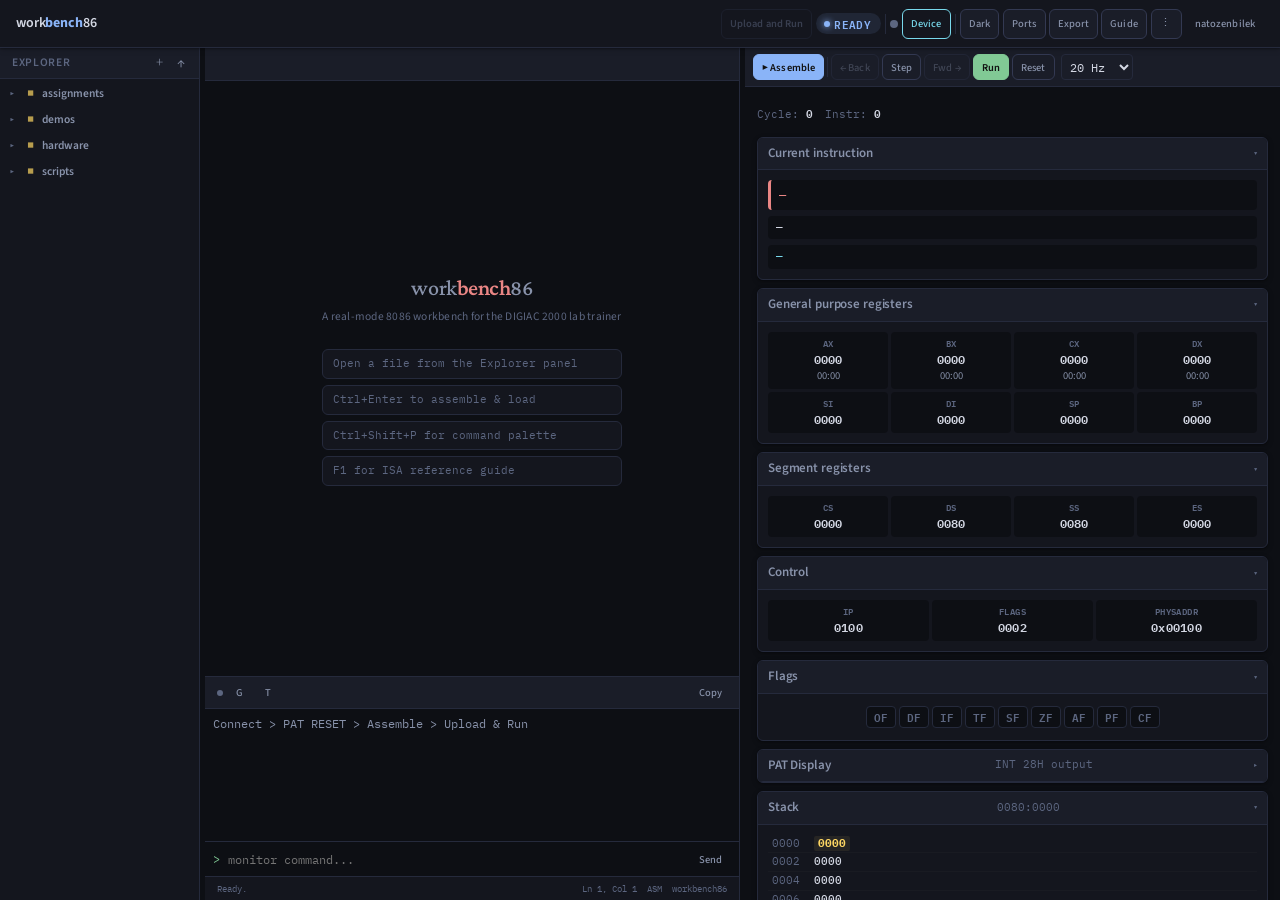
==== index.html @ f5d6c858 "workbench86: the bench for the DIGIAC 2000 lab trainer, in a browser A single page application that " ====
<!DOCTYPE html>
<html lang="en">
<head>
<meta charset="UTF-8">
<meta name="viewport" content="width=device-width, initial-scale=1.0">
<title>workbench86</title>
<link href="https://fonts.googleapis.com/css2?family=IBM+Plex+Mono:wght@400;500;600;700&family=Crimson+Pro:ital,wght@0,400;0,500;0,600;1,400&family=Source+Sans+3:wght@400;500;600;700;800&display=swap" rel="stylesheet">
<link rel="stylesheet" href="styles/variables.css?v=17">
<link rel="stylesheet" href="styles/base.css?v=17">
<link rel="stylesheet" href="styles/editor.css?v=17">
<link rel="stylesheet" href="styles/panels.css?v=17">
<link rel="stylesheet" href="styles/modals.css?v=17">
<link rel="stylesheet" href="styles/terminal.css?v=17">
<link rel="stylesheet" href="styles/utilities.css?v=17">
</head>
<body>
<header class="hd" role="banner">
  <h1>work<b>bench</b>86</h1>
  <nav class="hd-r" aria-label="Main actions">
    <button class="b b-upload" id="uploadBtn" onclick="uploadProgram()" data-tip="Upload and run on physical device">Upload and Run</button>
    <span class="pill p-rdy" id="st" role="status">READY</span>
    <div class="sep"></div>
    <span class="serial-dot" id="serialDot"></span>
    <button class="b b-serial" id="serialBtn" onclick="serialConnect()" data-tip="USB serial connection">Device</button>
    <div class="sep"></div>
    <button class="b b-out" id="themeBtn" onclick="toggleTheme()" data-tip="Toggle light/dark theme">Dark</button>
    <span class="hd-overflow-group">
      <button class="b b-out" onclick="openPorts()" data-tip="MUART Port Settings">Ports</button>
      <button class="b b-out" onclick="openExport()" data-tip="Export/Import hex">Export</button>
      <button class="b b-out" onclick="openGuide()" data-tip="ISA Reference (F1)">Guide</button>
    </span>
    <span class="hd-overflow">
      <button class="b b-out hd-overflow-btn" onclick="toggleOverflowMenu()" data-tip="More actions">&#8942;</button>
      <div class="hd-overflow-menu" id="overflowMenu">
        <button class="b" onclick="openPorts();toggleOverflowMenu()">Ports</button>
        <button class="b" onclick="openExport();toggleOverflowMenu()">Export / Import</button>
        <button class="b" onclick="openGuide();toggleOverflowMenu()">ISA Guide</button>
      </div>
    </span>
    <a href="../index.html" class="b hd-home-link" data-tip="Back to main site">natozenbilek</a>
  </nav>
</header>
<div class="mn" role="main">
  <!-- LEFT PANEL: FILE BROWSER -->
  <aside class="lp" role="navigation" aria-label="File browser">
    <div class="file-browser">
      <div class="file-browser-hd">
        <span>Explorer</span>
        <div class="fb-hd-btns">
          <button class="b fb-new-btn" onclick="newEmptyFile()" data-tip="New file">+</button>
          <input type="file" id="openFile" accept=".asm,.c,.cpp,.py,.java,.go,.txt" style="display:none" onchange="openLocalFile(this)">
          <button class="b fb-open-btn" onclick="document.getElementById('openFile').click()" data-tip="Open file from PC">&#8593;</button>
        </div>
      </div>
      <div class="fb-tree" id="fbTree" role="tree"></div>
    </div>
  </aside>

  <!-- EDITOR -->
  <section class="ep" aria-label="Editor">
    <div class="tab-bar-wrap">
      <div class="tab-bar" id="tabBar" role="tablist"></div>
    </div>
    <div class="breadcrumb" id="breadcrumb" hidden aria-label="File path"></div>
    <div class="error-banner" id="errorBanner" hidden role="alert">
      <span id="errorMsg"></span>
      <span class="error-banner-close" onclick="document.getElementById('errorBanner').hidden=true" aria-label="Dismiss">&times;</span>
    </div>
    <div class="ew">
      <div class="ln" id="lns" aria-hidden="true"></div>
      <div class="ed-wrap">
        <div id="edCurLine" hidden></div>
        <div id="edHL" aria-hidden="true"></div>
        <div id="edGhost" hidden aria-hidden="true"></div>
        <textarea id="ed" class="hl-active" spellcheck="false" autocomplete="off" placeholder="; 8086 Assembly (workbench86)" aria-label="Code editor"></textarea>
      </div>
      <div id="edWelcome" class="ed-welcome" hidden>
        <div class="ew-inner">
          <h2>work<b>bench</b>86</h2>
          <p class="ew-sub">A real-mode 8086 workbench for the DIGIAC 2000 lab trainer</p>
          <div class="ew-actions">
            <div class="ew-hint">Open a file from the Explorer panel</div>
            <div class="ew-hint">Ctrl+Enter to assemble &amp; load</div>
            <div class="ew-hint">Ctrl+Shift+P for command palette</div>
            <div class="ew-hint">F1 for ISA reference guide</div>
          </div>
        </div>
      </div>
    </div>
    <!-- Terminal (always open) -->
    <div class="term open" id="termPanel">
      <div class="term-pane" id="termSerial">
        <div class="term-serial-ctrls">
          <span class="serial-dot-sm" id="serialDot2"></span>
          <button class="b" onclick="sendGo()">G</button>
          <button class="b" onclick="sendTrace()">T</button>
          <span class="flex-spacer"></span>
          <button class="b" onclick="copySerialLog()">Copy</button>
        </div>
        <div class="term-output" id="serialLog">Connect > PAT RESET > Assemble > Upload &amp; Run</div>
        <div class="term-input-row">
          <span class="term-prompt">&gt;</span>
          <input id="serialInput" type="text" class="term-input" placeholder="monitor command..." onkeydown="if(event.key==='Enter')serialTermSend()" aria-label="Serial terminal input">
          <button class="b" onclick="serialTermSend()">Send</button>
        </div>
      </div>
    </div>
    <div class="status-bar" role="contentinfo">
      <div class="sb-left">
        <span class="sb-item sb-log" id="log">Ready.</span>
      </div>
      <div class="sb-right">
        <span class="sb-item" id="sbPos">Ln 1, Col 1</span>
        <span class="sb-item" id="sbFileType">ASM</span>
        <span class="sb-item sb-clickable" onclick="openGuide()" data-tip="Ctrl+Shift+P">workbench86</span>
      </div>
    </div>
  </section>

  <!-- RIGHT PANEL -->
  <aside class="rp" role="complementary" aria-label="Debug panel">
    <div class="sim-bar">
      <div class="sim-ctrls">
        <button class="b bp" id="asmBtn" onclick="assembleWithLoading()" data-tip="Assemble (Ctrl+Enter)">&#9654; Assemble</button>
        <div class="sep"></div>
        <button class="b b-out" id="stepBackBtn" onclick="doStepBack()" data-tip="Step back">&#8592;</button>
        <button class="b b-out" onclick="doStep()" data-tip="Step forward">Step</button>
        <button class="b b-out" id="stepFwdBtn" onclick="doStepForward()" data-tip="Step forward">&#8594;</button>
        <button class="b bg" id="runBtn" onclick="doToggleRun()" data-tip="Run/Pause">Run</button>
        <button class="b b-out" onclick="doReset()" data-tip="Reset CPU">Reset</button>
      </div>
      <select id="spd" onchange="updSpd()" aria-label="Execution speed">
        <option value="5">5 Hz</option><option value="20" selected>20 Hz</option>
        <option value="100">100 Hz</option><option value="500">500 Hz</option><option value="9999">Max</option>
      </select>
    </div>
    <div class="ci" id="rpContent"></div>
  </aside>
</div>
<!-- hidden select for backward compat -->
<select id="ex" style="display:none"></select>

<!-- Export Modal -->
<div id="expOv" class="exp-ov" hidden role="dialog" aria-label="Export/Import">
  <div class="exp-pan">
    <div class="exp-hd"><h3>Export / Import</h3><button class="b" onclick="closeExport()">Close</button></div>
    <div class="exp-body">
      <div class="exp-sub">Assembled hex dump:</div>
      <pre class="exp-out" id="expOut">No program assembled.</pre>
      <div class="exp-sub">Import hex (paste or load file):</div>
      <textarea id="hexIn" class="exp-in" spellcheck="false" placeholder="0300: B0 80 2A 06 00 10 ..." aria-label="Hex input"></textarea>
      <div class="hex-import-actions">
        <button class="b" onclick="loadHexImport()">Load Hex</button>
        <input type="file" id="hexFile" accept=".hex,.txt,.bin" style="display:none" onchange="loadHexFile(this)">
        <button class="b" onclick="document.getElementById('hexFile').click()">Browse...</button>
      </div>
    </div>
    <div class="exp-foot">
      <button class="b b-blu" onclick="copyExport()">Copy</button>
      <button class="b" onclick="dlExport()">Download</button>
    </div>
  </div>
</div>

<!-- Guide Modal -->
<div id="guideOv" class="guide-ov" hidden role="dialog" aria-label="ISA Reference Guide">
  <div class="guide-pan">
    <div class="guide-hd">
      <h2>workbench86 Reference Guide</h2>
      <span class="sb-item" style="font-size:11px">F1 &middot; Esc closes</span>
      <button class="b" onclick="closeGuide()">Close</button>
    </div>
    <div class="guide-body" id="guideBody"></div>
  </div>
</div>

<!-- Ports Modal (generated by app/editor.js) -->
<div id="portsOv" class="exp-ov" hidden role="dialog" aria-label="Port settings"></div>

<!-- Core -->
<script src="core/cpu/core.js?v=17"></script>
<script src="core/cpu/int28.js?v=17"></script>
<script src="core/cpu/decode.js?v=17"></script>
<script src="core/cpu/alu.js?v=17"></script>
<script src="core/cpu/exec.js?v=17"></script>
<script src="core/assembler/parser.js?v=17"></script>
<script src="core/assembler/encoder.js?v=17"></script>
<script src="core/io/state.js?v=17"></script>
<script src="core/io/ports.js?v=17"></script>
<script src="core/transpiler/compiler.js?v=17"></script>
<script src="core/transpiler/bridge.js?v=17"></script>
<!-- App -->
<script src="app/examples.js?v=17"></script>
<script src="app/files/core.js?v=17"></script>
<script src="app/files/tree.js?v=17"></script>
<script src="app/guide/data.js?v=17"></script>
<script src="app/guide/ui.js?v=17"></script>
<script src="app/serial/core.js?v=17"></script>
<script src="app/serial/upload.js?v=17"></script>
<script src="app/highlighter/constants.js?v=17"></script>
<script src="app/highlighter/render.js?v=17"></script>
<script src="app/panels/layout.js?v=17"></script>
<script src="app/panels/display.js?v=17"></script>
<script src="app/render/core.js?v=17"></script>
<script src="app/render/io.js?v=17"></script>
<script src="app/main/sim.js?v=17"></script>
<script src="app/main/editor.js?v=17"></script>
<script src="app/editor/tooltips.js?v=17"></script>
<script src="app/editor/features.js?v=17"></script>
<!-- UI enhancements -->
<script src="app/ui/resize-handles.js?v=17"></script>
<script src="app/ui/keyboard-nav.js?v=17"></script>
<script src="app/ui/command-palette.js?v=17"></script>
<script src="app/ui/search-replace.js?v=17"></script>
</body>
</html>
---- styles/variables.css ----
/* ============================================================
   workbench86 Design Tokens - Colors, typography, spacing, radii
   ============================================================ */

:root {
  /* Surface colors - 5-step elevation */
  --bg: #0d0f14;
  --bg2: #14161e;
  --bg3: #1a1d28;
  --bg4: #222636;
  --bg5: #2a2e40;

  /* Text hierarchy */
  --text: #d4d8e4;
  --text2: #8892aa;
  --text3: #5c6680;

  /* Borders */
  --brd: #252a3c;
  --brd2: #333952;

  /* Accent palette - muted, Google-style */
  --acc: #ea8685;
  --acc2: #d47170;
  --acc-l: rgba(234,134,133,.1);
  --blu: #8ab4f8;
  --blu-l: rgba(138,180,248,.1);
  --grn: #81c995;
  --grn-l: rgba(129,201,149,.1);
  --amb: #fdd663;
  --amb-l: rgba(253,214,99,.08);
  --red: #f28b82;
  --red-l: rgba(242,139,130,.1);
  --pur: #c58af9;
  --pur-l: rgba(197,138,249,.1);
  --cyn: #78d9ec;
  --cyn-l: rgba(120,217,236,.08);

  /* Typography */
  --mono: 'IBM Plex Mono', monospace;
  --sans: 'Source Sans 3', sans-serif;
  --serif: 'Crimson Pro', serif;

  /* Font sizes - modular scale */
  --fs-xs: 9px;
  --fs-sm: 10.5px;
  --fs-md: 11.5px;
  --fs-base: 13px;
  --fs-lg: 14px;
  --fs-xl: 16px;
  --fs-2xl: 22px;

  /* Spacing (4px grid) */
  --sp-1: 2px;
  --sp-2: 4px;
  --sp-3: 6px;
  --sp-4: 8px;
  --sp-5: 10px;
  --sp-6: 12px;
  --sp-8: 16px;
  --sp-10: 20px;
  --sp-12: 24px;

  /* Border radius */
  --r: 4px;
  --r-sm: 2px;
  --r-md: 6px;
  --r-lg: 10px;
  --r-full: 9999px;

  /* Transitions - slightly slower for polish */
  --tr-fast: .1s ease;
  --tr-base: .15s ease;
  --tr-slow: .25s ease-out;

  /* Shadows - layered for depth */
  --shadow-sm: 0 1px 2px rgba(0,0,0,.3), 0 2px 6px rgba(0,0,0,.15);
  --shadow-md: 0 2px 4px rgba(0,0,0,.3), 0 6px 16px rgba(0,0,0,.2);
  --shadow-lg: 0 4px 8px rgba(0,0,0,.3), 0 16px 48px rgba(0,0,0,.25);
  --shadow-xl: 0 8px 16px rgba(0,0,0,.3), 0 24px 64px rgba(0,0,0,.35);
  --shadow-inset: inset 0 1px 2px rgba(0,0,0,.25);

  /* Line height */
  --lh-code: 19px;
}

/* Light theme overrides */
:root[data-theme='light'] {
  --bg: #f6f6f1;
  --bg2: #ffffff;
  --bg3: #eeeeea;
  --bg4: #e4e4de;
  --bg5: #d8d8d2;
  --text: #1a1a1a;
  --text2: #555;
  --text3: #888;
  --brd: #d0d0c8;
  --brd2: #bbb;
  --acc: #c0392b;
  --acc2: #a93226;
  --acc-l: rgba(192,57,43,.08);
  --blu: #2471a3;
  --blu-l: rgba(36,113,163,.08);
  --grn: #27ae60;
  --grn-l: rgba(39,174,96,.08);
  --amb: #b7950b;
  --amb-l: rgba(183,149,11,.08);
  --red: #c0392b;
  --red-l: rgba(192,57,43,.08);
  --pur: #8e44ad;
  --pur-l: rgba(142,68,173,.08);
  --cyn: #17a589;
  --cyn-l: rgba(23,165,137,.08);
  --shadow-sm: 0 1px 3px rgba(0,0,0,.06), 0 1px 2px rgba(0,0,0,.04);
  --shadow-md: 0 2px 8px rgba(0,0,0,.08), 0 4px 12px rgba(0,0,0,.06);
  --shadow-lg: 0 4px 16px rgba(0,0,0,.1), 0 12px 40px rgba(0,0,0,.08);
  --shadow-inset: inset 0 1px 2px rgba(0,0,0,.06);
}
---- styles/base.css ----
/* ============================================================
   workbench86 Base - Reset, body, layout grid, header, buttons
   ============================================================ */

* { margin: 0; padding: 0; box-sizing: border-box; }

body {
  font-family: var(--sans);
  background: var(--bg);
  color: var(--text);
  font-size: var(--fs-base);
  line-height: 1.5;
  height: 100vh;
  overflow: hidden;
  display: flex;
  flex-direction: column;
}

/* === HEADER === */
.hd {
  display: flex;
  align-items: center;
  gap: var(--sp-6);
  padding: 0 var(--sp-8);
  border-bottom: 1px solid var(--brd);
  background: var(--bg2);
  height: 48px;
  flex-shrink: 0;
  box-shadow: var(--shadow-sm);
  z-index: 10;
  position: relative;
}
.hd h1 { font-family: var(--sans); font-size: var(--fs-lg); font-weight: 600; letter-spacing: -.01em; white-space: nowrap; }
.hd h1 b { color: var(--blu); font-weight: 700; }
.hd h1 em { display: none; }
.sep { width: 1px; height: 20px; background: var(--brd); flex-shrink: 0; }
.hd-r { margin-left: auto; display: flex; align-items: center; gap: var(--sp-2); }
/* Header button group styling */
.hd-r .b { font-size: var(--fs-sm); padding: var(--sp-2) var(--sp-4); min-height: 30px; border-radius: var(--r-md); }

/* === BUTTONS - 3-level hierarchy === */

/* Ghost (tertiary): text-only, minimal chrome */
.b {
  font-family: var(--sans);
  font-size: var(--fs-sm);
  font-weight: 500;
  padding: var(--sp-2) var(--sp-4);
  border: 1px solid transparent;
  border-radius: var(--r-md);
  background: transparent;
  color: var(--text2);
  cursor: pointer;
  transition: all var(--tr-base);
  white-space: nowrap;
  letter-spacing: .01em;
  min-height: 28px;
  outline: none;
}
.b:hover { background: var(--bg4); color: var(--text); }
.b:active { background: var(--bg5); }
.b:focus-visible { box-shadow: 0 0 0 2px var(--bg), 0 0 0 4px var(--blu); }
.b:disabled { opacity: .35; cursor: not-allowed; }

/* Outlined (secondary): border visible */
.b-out {
  border-color: var(--brd2);
  background: var(--bg3);
}
.b-out:hover { background: var(--bg4); border-color: var(--text3); color: var(--text); }

/* Filled primary: Assemble button */
.bp {
  background: var(--blu);
  color: #111;
  border-color: var(--blu);
  font-weight: 600;
  font-family: var(--sans);
  letter-spacing: .01em;
}
.bp:hover { background: #9dc2fa; box-shadow: 0 1px 6px rgba(138,180,248,.3); }
.bp:active { background: #7aa8e8; }

/* Filled green: Run button */
.bg {
  background: var(--grn);
  color: #111;
  border-color: var(--grn);
  font-weight: 600;
}
.bg:hover { background: #96d4a6; box-shadow: 0 1px 6px rgba(129,201,149,.3); }

/* Filled blue: modal actions */
.b-blu {
  background: var(--blu);
  color: #111;
  border-color: var(--blu);
  font-weight: 600;
}
.b-blu:hover { background: #9dc2fa; box-shadow: 0 1px 6px rgba(138,180,248,.3); }

/* === STATUS PILL === */
.pill {
  font-family: var(--mono);
  font-size: var(--fs-sm);
  padding: 3px var(--sp-5) 3px var(--sp-4);
  border-radius: var(--r-full);
  font-weight: 600;
  display: inline-flex;
  align-items: center;
  gap: var(--sp-2);
  letter-spacing: .03em;
}
.pill::before {
  content: '';
  width: 6px;
  height: 6px;
  border-radius: 50%;
  flex-shrink: 0;
}
.p-rdy { background: var(--blu-l); color: var(--blu); }
.p-rdy::before { background: var(--blu); box-shadow: 0 0 6px var(--blu); }
.p-run { background: var(--grn-l); color: var(--grn); }
.p-run::before { background: var(--grn); box-shadow: 0 0 6px var(--grn); animation: pill-pulse 1.5s ease-in-out infinite; }
.p-hlt { background: var(--amb-l); color: var(--amb); }
.p-hlt::before { background: var(--amb); }
.p-err { background: var(--red-l); color: var(--red); }
.p-err::before { background: var(--red); box-shadow: 0 0 6px var(--red); }
@keyframes pill-pulse { 0%,100% { opacity: 1; } 50% { opacity: .4; } }

/* === MAIN 3-COL LAYOUT === */
.mn {
  display: grid;
  grid-template-columns: 200px 1fr 1fr;
  flex: 1;
  min-height: 0;
  overflow: hidden;
}

/* === LEFT PANEL === */
.lp {
  display: flex;
  flex-direction: column;
  border-right: 1px solid var(--brd);
  min-width: 0;
  overflow: hidden;
  background: var(--bg2);
}

/* === FILE BROWSER === */
.file-browser { display: flex; flex-direction: column; background: var(--bg2); min-width: 0; overflow: hidden; flex: 1; }
.file-browser-hd {
  display: flex;
  align-items: center;
  justify-content: space-between;
  font-family: var(--sans);
  font-size: var(--fs-md);
  font-weight: 600;
  text-transform: uppercase;
  letter-spacing: .06em;
  color: var(--text3);
  padding: var(--sp-2) var(--sp-4) var(--sp-2) var(--sp-6);
  border-bottom: 1px solid var(--brd);
  background: var(--bg3);
  flex-shrink: 0;
}
.fb-hd-btns { display: flex; gap: var(--sp-1); }
.fb-new-btn, .fb-open-btn { font-size: 13px !important; padding: 0 5px !important; min-height: 20px !important; line-height: 20px !important; text-transform: none; letter-spacing: 0; font-weight: 400; }
.fb-new-btn { font-size: 15px !important; font-weight: 300; }
.fb-tree { flex: 1; overflow-y: auto; overflow-x: hidden; scrollbar-width: thin; scrollbar-color: var(--brd) transparent; padding: var(--sp-1) 0; }
.fb-folder { user-select: none; }
.fb-folder-hd {
  display: flex;
  align-items: center;
  gap: var(--sp-2);
  padding: var(--sp-2) var(--sp-4) var(--sp-2) var(--sp-3);
  cursor: pointer;
  font-family: var(--sans);
  font-size: var(--fs-md);
  font-weight: 600;
  color: var(--text2);
  transition: background var(--tr-fast);
}
.fb-folder-hd:hover { background: var(--bg3); }
.fb-arrow { font-size: 7px; width: 12px; text-align: center; color: var(--text3); transition: transform .15s; flex-shrink: 0; }
.fb-arrow.open { transform: rotate(90deg); }
.fb-folder-icon { display: none; }
.fb-folder-items { overflow: hidden; }
.fb-folder-items.collapsed { display: none; }
.fb-file {
  display: flex;
  align-items: center;
  gap: 5px;
  padding: 1px var(--sp-4) 1px 20px;
  cursor: pointer;
  font-family: var(--sans);
  font-size: var(--fs-md);
  color: var(--text2);
  transition: all var(--tr-fast);
  white-space: nowrap;
  overflow: hidden;
  text-overflow: ellipsis;
  line-height: 22px;
}
.fb-file:hover { background: rgba(255,255,255,.05); color: var(--text); }
.fb-file.active { background: var(--blu-l); color: var(--text); border-left: 2px solid var(--blu); padding-left: 18px; }
.fb-file-icon { display: none; }
.fb-ext { color: var(--text3); margin-left: 0; }

/* === SIM BAR === */
.sim-bar {
  display: flex;
  align-items: center;
  gap: var(--sp-3);
  padding: var(--sp-3) var(--sp-4);
  border-bottom: 1px solid var(--brd);
  background: var(--bg3);
  flex-shrink: 0;
}
.sim-bar .sim-ctrls { display: flex; gap: 3px; align-items: center; }
.sim-bar select {
  font-family: var(--mono);
  font-size: var(--fs-md);
  padding: var(--sp-1) var(--sp-2);
  border: 1px solid var(--brd);
  border-radius: var(--r);
  background: var(--bg3);
  color: var(--text);
  min-height: 26px;
}
.ctrls { display: flex; gap: 3px; }
.sim-ctrls { display: flex; align-items: center; gap: 3px; }
.sim-ctrls .b { padding: var(--sp-2) var(--sp-4); min-height: 26px; font-size: var(--fs-sm); }

/* === LOG BAR === */
.lb {
  font-family: var(--mono);
  font-size: var(--fs-md);
  padding: var(--sp-2) var(--sp-5);
  border-top: 1px solid var(--brd);
  color: var(--text3);
  flex-shrink: 0;
  white-space: nowrap;
  overflow: hidden;
  text-overflow: ellipsis;
}
.lb.ls { color: #6A8759; }
.lb.le { color: var(--red); }

/* === SERIAL CONNECTION === */
.serial-status { display: flex; align-items: center; gap: var(--sp-2); font-family: var(--mono); font-size: var(--fs-sm); }
.serial-dot { width: 8px; height: 8px; border-radius: 50%; background: var(--text3); display: inline-block; transition: all var(--tr-slow); }
.serial-dot.connected { background: var(--grn); box-shadow: 0 0 6px var(--grn); }
.serial-dot.error { background: var(--red); box-shadow: 0 0 6px var(--red); }
.serial-dot-sm { width: 6px; height: 6px; border-radius: 50%; background: var(--text3); display: inline-block; vertical-align: middle; margin-left: var(--sp-2); transition: all var(--tr-slow); }
.serial-dot-sm.connected { background: var(--grn); box-shadow: 0 0 4px var(--grn); }
.b-serial { border-color: var(--cyn); color: var(--cyn); }
.b-serial:hover { background: var(--cyn); color: #111; }
.b-serial.connected { background: var(--grn); color: #111; border-color: var(--grn); }
.b-upload { border-color: var(--brd); color: var(--text3); font-weight: 600; opacity: .5; pointer-events: none; }
.b-upload.active { border-color: var(--grn); color: var(--grn); opacity: 1; pointer-events: auto; }
.b-upload.active:hover { background: var(--grn); color: #111; }

/* === CONTEXT MENU === */
.ctx-menu {
  position: fixed;
  z-index: 999;
  background: var(--bg2);
  border: 1px solid var(--brd2);
  border-radius: var(--r);
  box-shadow: var(--shadow-md);
  padding: var(--sp-2) 0;
  min-width: 160px;
  font-family: var(--sans);
  font-size: var(--fs-md);
}
.ctx-item {
  padding: 5px var(--sp-8);
  color: var(--text2);
  cursor: pointer;
  display: flex;
  align-items: center;
  gap: var(--sp-4);
  transition: background var(--tr-fast);
}
.ctx-item:hover { background: var(--bg4); color: var(--text); }
.ctx-sep { height: 1px; background: var(--brd); margin: 3px 0; }
.ctx-item.disabled { color: var(--text3); pointer-events: none; opacity: .5; }

/* === OUTPUT BOX === */
.out-box {
  font-family: var(--mono);
  font-size: var(--fs-sm);
  line-height: 1.4;
  background: var(--bg3);
  border-radius: var(--r);
  padding: var(--sp-3) var(--sp-4);
  max-height: 80px;
  overflow: auto;
  white-space: pre-wrap;
  word-break: break-word;
  color: var(--text);
}

/* === RESPONSIVE === */
@media (max-width: 1024px) {
  .mn { grid-template-columns: 180px 1fr; }
  .rp { grid-column: 1/3; border-top: 1px solid var(--brd); max-height: 50vh; }
}
@media (max-width: 640px) {
  .mn { grid-template-columns: 1fr; grid-template-rows: auto; }
  .lp { max-height: 25vh; }
  .ep { max-height: 35vh; }
  .rp { grid-column: 1; max-height: none; }
  .hd { flex-wrap: wrap; gap: var(--sp-3); }
  .hd h1 { font-size: var(--fs-lg); }
}

/* Light theme specifics */
:root[data-theme='light'] .lb.ls { color: #27ae60; }
:root[data-theme='light'] .fb-file:hover { background: rgba(0,0,0,.04); }
:root[data-theme='light'] .fb-file.active { background: var(--blu-l); }
---- styles/editor.css ----
/* ============================================================
   workbench86 Editor - Tabs, line numbers, syntax highlighting,
   ghost text, execution line, tooltip, welcome screen
   ============================================================ */

/* === EDITOR PANEL === */
.ep { display: flex; flex-direction: column; border-right: 1px solid var(--brd); min-width: 0; overflow: hidden; }

/* === TAB BAR === */
.tab-bar-wrap { display: flex; align-items: stretch; border-bottom: 1px solid var(--brd); flex-shrink: 0; background: var(--bg3); }
.tab-bar { display: flex; flex: 1; overflow-x: auto; scrollbar-width: none; min-height: 32px; }
.tab-bar::-webkit-scrollbar { display: none; }
.tab {
  display: flex;
  align-items: center;
  gap: var(--sp-2);
  padding: 0 var(--sp-6);
  height: 32px;
  font-family: var(--mono);
  font-size: var(--fs-md);
  color: var(--text3);
  border-right: 1px solid var(--brd);
  cursor: pointer;
  white-space: nowrap;
  transition: all var(--tr-base);
  flex-shrink: 0;
  background: var(--bg3);
  position: relative;
}
.tab:hover { background: var(--bg2); color: var(--text2); }
.tab.active { background: var(--bg); color: var(--text); }
.tab.active::after { content: ''; position: absolute; bottom: 0; left: 0; right: 0; height: 2px; background: var(--blu); }
.tab-close {
  font-size: var(--fs-md);
  line-height: 1;
  padding: 0 1px;
  border-radius: 3px;
  color: var(--text3);
  cursor: pointer;
  opacity: 0;
  transition: all var(--tr-base);
}
.tab:hover .tab-close, .tab.active .tab-close { opacity: 1; }
.tab-close:hover { background: var(--acc-l); color: var(--acc); }

/* === LINE NUMBERS === */
.ew { flex: 1; display: flex; overflow: hidden; min-height: 0; position: relative; }
.ew.ew-empty { min-height: 180px; }
.ln {
  flex-shrink: 0;
  padding: var(--sp-4) 0;
  background: var(--bg);
  color: var(--text3);
  font-family: var(--mono);
  font-size: var(--fs-md);
  line-height: var(--lh-code);
  text-align: right;
  user-select: none;
  overflow-y: auto;
  min-width: 2.5rem;
  scrollbar-width: none;
  border-right: 1px solid var(--brd);
}
.ln::-webkit-scrollbar { display: none; }
.ln-row {
  display: block;
  padding: 0 var(--sp-3) 0 var(--sp-2);
  cursor: pointer;
  line-height: var(--lh-code);
  min-height: var(--lh-code);
  transition: background var(--tr-fast);
}
.ln-row:hover { background: rgba(255,255,255,.04); }
.ln-bp { box-shadow: inset 3px 0 0 var(--acc); background: var(--acc-l); }
.ln-cur { color: var(--blu); font-weight: 700; background: var(--blu-l); }
.ln-err { box-shadow: inset 3px 0 0 var(--red); background: var(--red-l); }

/* === EDITOR AREA === */
.ed-wrap { position: relative; flex: 1; overflow: hidden; background: var(--bg); min-height: 0; }

#ed {
  position: absolute;
  top: 0; left: 0; right: 0; bottom: 0;
  z-index: 1;
  font-family: var(--mono);
  font-size: var(--fs-md);
  line-height: var(--lh-code);
  background: transparent;
  color: #abb2bf;
  caret-color: var(--cyn);
  padding: var(--sp-4) var(--sp-5);
  border: none;
  outline: none;
  resize: none;
  white-space: pre;
  overflow: auto;
  tab-size: 8;
  scrollbar-width: thin;
  scrollbar-color: var(--brd) transparent;
}
#ed::placeholder { color: var(--text3); }

/* === SYNTAX HIGHLIGHTING OVERLAY === */
#edHL {
  position: absolute;
  top: 0; left: 0; right: 0; bottom: 0;
  padding: var(--sp-4) var(--sp-5);
  font-family: var(--mono);
  font-size: var(--fs-md);
  line-height: var(--lh-code);
  white-space: pre;
  overflow: hidden;
  pointer-events: none;
  z-index: 0;
  tab-size: 8;
}
#ed.hl-active { color: transparent; caret-color: var(--cyn); }
.hl-k { color: #c58af9; }
.hl-r { color: #ea8685; }
.hl-n { color: #d4a76a; }
.hl-s { color: #81c995; }
.hl-c { color: #5c6680; font-style: italic; }
.hl-d { color: #8ab4f8; }
.hl-l { color: #fdd663; }
.hl-p { color: #78d9ec; }
.hl-occ { background: rgba(229,192,123,.18); border-bottom: 1px solid var(--amb); border-radius: var(--r-sm); }

/* === GHOST TEXT AUTOCOMPLETE === */
#edGhost {
  position: absolute;
  top: 0; left: 0; right: 0; bottom: 0;
  padding: var(--sp-4) var(--sp-5);
  font-family: var(--mono);
  font-size: var(--fs-md);
  line-height: var(--lh-code);
  white-space: pre;
  overflow: hidden;
  pointer-events: none;
  z-index: 2;
  tab-size: 8;
  color: var(--text3);
  opacity: .4;
}

/* === CURRENT EXECUTION LINE BAR === */
#edCurLine {
  position: absolute;
  left: 0; right: 0;
  height: var(--lh-code);
  background: var(--blu-l);
  pointer-events: none;
  z-index: 0;
  border-left: 2px solid var(--blu);
  transition: top var(--tr-fast);
}

/* === EDITOR TOOLTIP === */
.ed-tooltip {
  position: absolute;
  z-index: 10;
  pointer-events: none;
  font-family: var(--mono);
  font-size: var(--fs-sm);
  line-height: 1.4;
  padding: var(--sp-2) var(--sp-4);
  background: var(--bg3);
  border: 1px solid var(--brd2);
  border-radius: var(--r);
  color: var(--text);
  max-width: 340px;
  white-space: pre-wrap;
  box-shadow: var(--shadow-md);
}

/* === WELCOME SCREEN === */
.ed-welcome {
  position: absolute;
  top: 0; left: 0; right: 0; bottom: 0;
  z-index: 5;
  display: flex;
  align-items: center;
  justify-content: center;
  background: var(--bg);
}
.ed-welcome[hidden] { display: none; }
.ew-inner { text-align: center; color: var(--text3); max-width: 340px; }
.ew-inner h2 { font-family: var(--serif); font-size: var(--fs-2xl); font-weight: 500; color: var(--text2); margin-bottom: var(--sp-2); letter-spacing: -.02em; }
.ew-inner h2 b { color: var(--acc); font-weight: 600; }
.ew-sub { font-size: var(--fs-md); color: var(--text3); margin-bottom: var(--sp-12); letter-spacing: .02em; }
.ew-actions { display: flex; flex-direction: column; gap: var(--sp-3); text-align: left; }
.ew-hint {
  font-family: var(--mono);
  font-size: var(--fs-sm);
  color: var(--text3);
  padding: var(--sp-3) var(--sp-5);
  background: var(--bg2);
  border: 1px solid var(--brd);
  border-radius: var(--r-md);
  transition: all var(--tr-base);
}
.ew-hint:hover { border-color: var(--brd2); color: var(--text2); background: var(--bg3); }

/* === WATCH PANEL === */
.watch-input-row { display: flex; gap: var(--sp-2); margin-bottom: var(--sp-2); align-items: center; }
.watch-input {
  flex: 1;
  font-family: var(--mono);
  font-size: var(--fs-sm);
  padding: 3px var(--sp-3);
  border: 1px solid var(--brd);
  border-radius: var(--r);
  background: var(--bg3);
  color: var(--text);
  outline: none;
}
.watch-input:focus { border-color: var(--blu); }
.watch-list { max-height: 120px; overflow-y: auto; scrollbar-width: thin; scrollbar-color: var(--brd) transparent; }
.watch-row {
  display: flex;
  align-items: center;
  gap: var(--sp-3);
  padding: var(--sp-1) var(--sp-2);
  font-family: var(--mono);
  font-size: var(--fs-sm);
  border-bottom: 1px solid var(--brd);
  transition: background var(--tr-fast);
}
.watch-row:hover { background: var(--bg3); }
.watch-expr { color: var(--blu); min-width: 60px; }
.watch-val { color: var(--grn); flex: 1; }
.watch-del { background: none; border: none; color: var(--text3); cursor: pointer; font-size: 12px; padding: 0 var(--sp-2); line-height: 1; }
.watch-del:hover { color: var(--red); }
.watch-empty { color: var(--text3); font-size: var(--fs-xs); font-style: italic; }

/* === PORTS MODAL === */
.port-grid { display: flex; flex-direction: column; gap: var(--sp-2); }
.port-row { display: flex; align-items: center; gap: var(--sp-4); font-family: var(--mono); font-size: var(--fs-md); }
.port-row label { min-width: 90px; color: var(--text2); font-weight: 600; }
.port-addr { color: var(--text3); min-width: 30px; }
.port-val {
  width: 36px;
  font-family: var(--mono);
  font-size: var(--fs-md);
  padding: 3px 5px;
  border: 1px solid var(--brd);
  border-radius: var(--r);
  background: var(--bg3);
  color: var(--grn);
  text-align: center;
  text-transform: uppercase;
}
.port-val:focus { border-color: var(--blu); outline: none; }

/* Light theme overrides */
:root[data-theme='light'] #ed { background: transparent; color: #1a1a1a; caret-color: var(--cyn); }
:root[data-theme='light'] #ed.hl-active { color: transparent; }
:root[data-theme='light'] .ed-wrap { background: #fafaf5; }
:root[data-theme='light'] .ln { background: #f0f0ea; color: #999; border-right-color: #d0d0c8; }
:root[data-theme='light'] .ln-cur { color: var(--blu); background: var(--blu-l); }
:root[data-theme='light'] .ln-row:hover { background: rgba(0,0,0,.04); }
:root[data-theme='light'] .ed-welcome { background: #fafaf5; }
:root[data-theme='light'] #edCurLine { background: rgba(64,120,242,.1); border-left-color: #4078F2; }
:root[data-theme='light'] #edGhost { color: #a0a1a7; }
:root[data-theme='light'] .ed-tooltip { background: #f0f0ea; border-color: #d0d0c8; color: #383a42; box-shadow: 0 4px 12px rgba(0,0,0,.12); }
:root[data-theme='light'] .hl-k { color: #A626A4; }
:root[data-theme='light'] .hl-r { color: #E45649; }
:root[data-theme='light'] .hl-n { color: #986801; }
:root[data-theme='light'] .hl-s { color: #50A14F; }
:root[data-theme='light'] .hl-c { color: #A0A1A7; font-style: italic; }
:root[data-theme='light'] .hl-d { color: #4078F2; }
:root[data-theme='light'] .hl-l { color: #C18401; }
:root[data-theme='light'] .hl-occ { background: rgba(193,132,1,.15); }
---- styles/panels.css ----
/* ============================================================
   workbench86 Panels - Right panel cards, registers, flags, stack,
   memory, instruction info, trace, cycle counter
   ============================================================ */

/* === RIGHT PANEL === */
.rp {
  display: flex;
  flex-direction: column;
  overflow-y: auto;
  background: var(--bg);
  min-height: 0;
  min-width: 0;
  scrollbar-width: thin;
  scrollbar-color: var(--brd) transparent;
}
.ci { padding: var(--sp-6); display: flex; flex-direction: column; gap: var(--sp-4); }

/* === CARD SYSTEM === */
.cd {
  background: var(--bg2);
  border: 1px solid var(--brd);
  border-radius: var(--r-md);
  overflow: hidden;
  box-shadow: var(--shadow-sm);
}
.ch {
  font-family: var(--sans);
  font-size: var(--fs-base);
  font-weight: 600;
  letter-spacing: -.01em;
  color: var(--text2);
  padding: var(--sp-3) var(--sp-5);
  border-bottom: 1px solid var(--brd);
  background: var(--bg3);
  cursor: pointer;
  user-select: none;
  display: flex;
  align-items: center;
  justify-content: space-between;
  transition: background var(--tr-fast);
}
.ch:hover { background: var(--bg4); }
.ch::after {
  content: '\25BE';
  font-size: 10px;
  color: var(--text3);
  transition: transform var(--tr-base);
}
.cd.collapsed .ch::after { transform: rotate(-90deg); }
.cd.collapsed .cb { display: none; }
.ch .ch-sub {
  font-weight: 400;
  letter-spacing: 0;
  color: var(--text3);
  font-size: var(--fs-sm);
  margin-left: var(--sp-2);
  font-family: var(--mono);
}
.cb { padding: var(--sp-5) var(--sp-5); }

/* === REGISTER GRID === */
.rg { display: grid; gap: 3px; }
.rg-gp { grid-template-columns: repeat(4, 1fr); }
.rg-seg { grid-template-columns: repeat(4, 1fr); }
.rg-ctl { grid-template-columns: repeat(3, 1fr); }
.rc {
  display: flex;
  flex-direction: column;
  align-items: center;
  padding: var(--sp-2) var(--sp-1);
  border-radius: var(--r);
  transition: all var(--tr-slow);
  background: var(--bg);
  border: 1px solid transparent;
}
.rc:hover { border-color: var(--brd); }
.rc.chg { background: var(--blu-l); border-color: rgba(91,164,230,.2); }
.rc-flash { animation: regflash .5s ease-out; }
@keyframes regflash {
  0% { background: var(--amb); box-shadow: inset 0 0 8px rgba(229,192,123,.3); }
  40% { background: var(--amb-l); }
  100% { background: transparent; }
}
.rn { font-family: var(--mono); font-size: var(--fs-xs); color: var(--text3); font-weight: 600; text-transform: uppercase; letter-spacing: .04em; }
.rv { font-family: var(--mono); font-size: 12px; font-weight: 600; color: var(--text); letter-spacing: .02em; }
.rv-split { font-size: var(--fs-sm); color: var(--text2); }
.rd { font-family: var(--mono); font-size: var(--fs-sm); color: var(--text3); }

/* === FLAGS === */
.fr { display: flex; gap: 3px; justify-content: center; flex-wrap: wrap; padding: var(--sp-1) 0; }
.flb {
  font-family: var(--mono);
  font-size: var(--fs-sm);
  font-weight: 600;
  padding: 2px var(--sp-3);
  border-radius: var(--r);
  background: var(--bg);
  border: 1px solid var(--brd);
  color: var(--text3);
  transition: all var(--tr-slow);
  min-width: 30px;
  text-align: center;
}
.flb.fs { background: var(--amb-l); border-color: var(--amb); color: var(--amb); box-shadow: 0 0 8px rgba(229,192,123,.15); }

/* === MEMORY GRID === */
.mem-input {
  font-family: var(--mono);
  font-size: var(--fs-md);
  padding: 3px 5px;
  border: 1px solid var(--brd);
  border-radius: var(--r);
  background: var(--bg3);
  color: var(--text);
  width: 85px;
}
.mem-view-wrap { display: flex; gap: var(--sp-4); align-items: flex-start; }
.mem-view-wrap .mg { flex: 1; }
.mg {
  display: grid;
  grid-template-columns: auto repeat(8, 1fr);
  gap: 1px;
  font-family: var(--mono);
  font-size: var(--fs-sm);
}
.ma { color: var(--text3); padding: 1px var(--sp-2) 1px 0; text-align: right; font-weight: 500; }
.mv {
  text-align: center;
  padding: 1px;
  border-radius: var(--r-sm);
  color: var(--text3);
  transition: all .15s;
}
.mv.nz { color: var(--text); }
.mv.pc-m { background: var(--grn-l); color: var(--grn); font-weight: 600; }
.mv.sp-m { background: var(--amb-l); color: var(--amb); font-weight: 600; }
.mv.chg { animation: memflash .6s ease-out; }
@keyframes memflash { 0% { background: var(--amb); color: #fff; } 100% { background: transparent; } }
.mem-follow { display: flex; gap: var(--sp-1); }
.mem-follow .b { font-size: var(--fs-xs); padding: var(--sp-1) var(--sp-4); min-width: 0; min-height: 22px; }
.mem-follow .b.active { background: var(--acc); color: #fff; border-color: var(--acc); }

/* Memory ASCII column */
.mg-ascii {
  font-family: var(--mono);
  font-size: var(--fs-sm);
  color: var(--cyn);
  border-left: 1px solid var(--brd);
  padding-left: var(--sp-3);
  flex-shrink: 0;
}
.ma-ascii { display: block; line-height: 18px; letter-spacing: 2px; }
.ma-dot { color: var(--text3); opacity: .4; }

/* === PAT DISPLAY === */
.pat-disp {
  font-family: var(--mono);
  font-size: var(--fs-xl);
  letter-spacing: 3px;
  background: #080a0e;
  color: var(--grn);
  padding: var(--sp-4) var(--sp-6);
  border-radius: var(--r-md);
  border: 1px solid var(--brd);
  text-align: center;
  min-height: 32px;
  line-height: 1;
  box-shadow: var(--shadow-inset);
}
.pat-disp-lbl { font-family: var(--mono); font-size: var(--fs-sm); color: var(--text3); text-align: center; margin-top: var(--sp-1); }
.seg7-wrap { display: flex; gap: var(--sp-2); justify-content: center; padding: var(--sp-3) 0; background: var(--bg); border-radius: var(--r); }
.seg7-wrap svg { flex-shrink: 0; }

/* === STACK VIEW === */
.stk {
  font-family: var(--mono);
  font-size: var(--fs-sm);
  max-height: 200px;
  overflow-y: auto;
  scrollbar-width: thin;
  scrollbar-color: var(--brd) transparent;
}
.stk-row {
  display: flex;
  gap: var(--sp-3);
  padding: 1px var(--sp-2);
  border-bottom: 1px solid rgba(255,255,255,.02);
  transition: background var(--tr-fast);
}
.stk-row:hover { background: rgba(255,255,255,.04); }
.stk-addr { color: var(--text3); min-width: 36px; }
.stk-val { color: var(--text); font-weight: 500; }
.stk-cur { color: var(--amb); font-weight: 700; background: var(--amb-l); padding: 0 var(--sp-2); border-radius: var(--r-sm); }
.stk-nz { color: var(--text); }

/* === INSTRUCTION INFO === */
.ir-box {
  font-family: var(--mono);
  font-size: var(--fs-md);
  padding: var(--sp-3) var(--sp-4);
  background: var(--bg);
  border-radius: var(--r);
  border-left: 3px solid var(--acc);
  color: var(--acc);
  font-weight: 600;
  white-space: nowrap;
  overflow: hidden;
  text-overflow: ellipsis;
}
.desc-box {
  font-family: var(--mono);
  font-size: var(--fs-sm);
  color: var(--text);
  padding: var(--sp-2) var(--sp-4);
  background: var(--bg);
  border-radius: var(--r);
  line-height: 1.5;
}
.diff-box {
  font-family: var(--mono);
  font-size: var(--fs-sm);
  color: var(--cyn);
  padding: var(--sp-2) var(--sp-4);
  background: var(--bg);
  border-radius: var(--r);
}
.cyc { display: flex; gap: var(--sp-6); font-family: var(--mono); font-size: var(--fs-sm); color: var(--text3); padding: var(--sp-3) 0; }
.cyc b { color: var(--text); font-weight: 600; letter-spacing: .02em; }

/* === EXECUTION TRACE === */
.trace {
  font-family: var(--mono);
  font-size: var(--fs-sm);
  max-height: 120px;
  overflow-y: auto;
  scrollbar-width: thin;
}
.trace-row {
  display: flex;
  gap: var(--sp-3);
  padding: 1px var(--sp-1);
  border-bottom: 1px solid rgba(255,255,255,.03);
  transition: background var(--tr-fast);
}
.trace-row:hover { background: rgba(255,255,255,.04); }
.trace-addr { color: var(--text3); min-width: 36px; }
.trace-op { color: var(--text); flex: 1; }
.trace-diff { color: var(--amb); font-size: var(--fs-xs); }

/* Light theme overrides */
:root[data-theme='light'] .pat-disp { background: #f0f0ea; color: var(--grn); border-color: var(--brd); }
:root[data-theme='light'] .ir-box { color: var(--acc); }
:root[data-theme='light'] .trace-row:hover { background: rgba(0,0,0,.04); }
:root[data-theme='light'] .trace-row { border-bottom: 1px solid rgba(0,0,0,.06); }
---- styles/modals.css ----
/* ============================================================
   workbench86 Modals - Export/import, guide, ports overlay
   ============================================================ */

/* === EXPORT MODAL === */
.exp-ov {
  position: fixed;
  inset: 0;
  z-index: 500;
  display: flex;
  align-items: center;
  justify-content: center;
  padding: var(--sp-10);
  background: rgba(8,10,14,.75);
  backdrop-filter: blur(8px);
}
.exp-ov[hidden] { display: none !important; }
.exp-pan {
  max-width: 560px;
  width: 100%;
  max-height: 80vh;
  background: var(--bg2);
  border: 1px solid var(--brd2);
  border-radius: var(--r-lg);
  box-shadow: var(--shadow-xl);
  display: flex;
  flex-direction: column;
  overflow: hidden;
}
.exp-hd {
  display: flex;
  align-items: center;
  gap: var(--sp-4);
  padding: var(--sp-5) var(--sp-8);
  border-bottom: 1px solid var(--brd);
  background: var(--bg3);
}
.exp-hd h3 { font-family: var(--serif); font-size: 1rem; font-weight: 600; flex: 1; }
.exp-body { padding: var(--sp-6) var(--sp-8); overflow-y: auto; flex: 1; }
.exp-out {
  font-family: var(--mono);
  font-size: var(--fs-sm);
  line-height: 1.5;
  background: var(--bg);
  color: var(--text);
  padding: var(--sp-5);
  border-radius: var(--r);
  border: 1px solid var(--brd);
  white-space: pre;
  overflow-x: auto;
  max-height: 240px;
  overflow-y: auto;
  user-select: all;
  cursor: text;
  margin-bottom: var(--sp-4);
}
.exp-in {
  font-family: var(--mono);
  font-size: var(--fs-sm);
  line-height: 1.4;
  background: var(--bg);
  color: var(--text);
  padding: var(--sp-4);
  border-radius: var(--r);
  border: 1px solid var(--brd);
  width: 100%;
  min-height: 60px;
  resize: vertical;
  margin-bottom: var(--sp-4);
}
.exp-sub { font-family: var(--mono); font-size: var(--fs-sm); color: var(--text3); margin: var(--sp-2) 0; }
.exp-foot { padding: var(--sp-4) var(--sp-8); border-top: 1px solid var(--brd); display: flex; gap: var(--sp-3); justify-content: flex-end; }

/* === GUIDE MODAL === */
.guide-ov {
  position: fixed;
  inset: 0;
  z-index: 500;
  display: flex;
  align-items: center;
  justify-content: center;
  padding: var(--sp-10);
  background: rgba(8,10,14,.75);
  backdrop-filter: blur(8px);
}
.guide-ov[hidden] { display: none !important; }
.guide-pan {
  max-width: 720px;
  width: 100%;
  max-height: 85vh;
  background: var(--bg2);
  border: 1px solid var(--brd2);
  border-radius: var(--r-lg);
  box-shadow: var(--shadow-xl);
  display: flex;
  flex-direction: column;
  overflow: hidden;
}
.guide-hd {
  display: flex;
  align-items: center;
  gap: var(--sp-4);
  padding: var(--sp-5) var(--sp-8);
  border-bottom: 1px solid var(--brd);
  background: var(--bg3);
}
.guide-hd h2 { font-family: var(--serif); font-size: 1rem; font-weight: 600; flex: 1; }
.guide-body {
  flex: 1;
  overflow-y: auto;
  padding: var(--sp-8) 18px;
  font-size: 12.5px;
  line-height: 1.65;
  scrollbar-width: thin;
  scrollbar-color: var(--brd) transparent;
}
.guide-body h3 { font-family: var(--serif); font-size: var(--fs-lg); font-weight: 600; margin: 1rem 0 .4rem; color: var(--text); }
.guide-body h3:first-child { margin-top: 0; }
.guide-body h4 { font-size: var(--fs-sm); font-weight: 600; text-transform: uppercase; letter-spacing: .06em; color: var(--text2); margin: .8rem 0 .3rem; }
.guide-body table { border-collapse: collapse; width: 100%; font-size: var(--fs-md); margin: .4rem 0; }
.guide-body th, .guide-body td { border: 1px solid var(--brd); padding: 3px var(--sp-3); text-align: left; }
.guide-body th { background: var(--bg3); font-family: var(--mono); font-size: var(--fs-sm); font-weight: 600; color: var(--text2); }
.guide-body code {
  font-family: var(--mono);
  font-size: var(--fs-md);
  padding: 1px 3px;
  background: var(--bg3);
  border-radius: var(--r-sm);
  color: var(--acc);
}
.guide-body p { margin: .4rem 0; }
.guide-note {
  font-size: var(--fs-md);
  color: var(--text2);
  border-left: 3px solid var(--blu);
  padding: var(--sp-3) var(--sp-5);
  background: var(--blu-l);
  margin: var(--sp-4) 0;
  border-radius: 0 3px 3px 0;
}
.guide-tabs { display: flex; gap: var(--sp-2); margin-bottom: var(--sp-5); flex-wrap: wrap; }
.guide-tab {
  font-family: var(--mono);
  font-size: var(--fs-sm);
  padding: var(--sp-2) var(--sp-5);
  border: 1px solid var(--brd);
  border-radius: var(--r);
  cursor: pointer;
  background: var(--bg2);
  color: var(--text2);
  transition: all var(--tr-base);
}
.guide-tab:hover { background: var(--bg3); }
.guide-tab.on { background: var(--bg3); border-color: var(--text3); color: var(--text); font-weight: 600; }
---- styles/terminal.css ----
/* ============================================================
   workbench86 Terminal - Serial terminal, port monitor
   ============================================================ */

.term {
  flex-shrink: 0;
  display: flex;
  flex-direction: column;
  border-top: 1px solid var(--brd);
  height: 200px;
  overflow: hidden;
}
.term-pane { height: 100%; display: flex; flex-direction: column; overflow: hidden; }
.term-serial-ctrls {
  display: flex;
  gap: var(--sp-2);
  padding: var(--sp-2) var(--sp-4);
  align-items: center;
  background: var(--bg3);
  border-bottom: 1px solid var(--brd);
  flex-shrink: 0;
}
.term-serial-ctrls .b { font-size: var(--fs-sm); padding: 3px var(--sp-4); min-height: 22px; }
.term-output {
  flex: 1;
  overflow-y: auto;
  font-family: var(--mono);
  font-size: var(--fs-md);
  color: var(--text2);
  padding: var(--sp-3) var(--sp-4);
  background: var(--bg);
  white-space: pre-wrap;
  scrollbar-width: thin;
  scrollbar-color: var(--brd) transparent;
  line-height: 1.5;
}
.term-input-row {
  display: flex;
  align-items: center;
  gap: var(--sp-2);
  padding: 3px var(--sp-4);
  background: var(--bg);
  border-top: 1px solid var(--brd);
  flex-shrink: 0;
}
.term-prompt { font-family: var(--mono); font-size: var(--fs-md); color: var(--text3); }
.term-prompt { font-family: var(--mono); font-size: var(--fs-md); color: var(--grn); user-select: none; }
.term-input {
  flex: 1;
  font-family: var(--mono);
  font-size: var(--fs-md);
  padding: var(--sp-2) var(--sp-2);
  border: none;
  background: transparent;
  color: var(--text);
  outline: none;
}
.log-ln { font: inherit; border: none; background: transparent; color: var(--blu); text-decoration: underline; cursor: pointer; padding: 0; }

/* === PORT MONITOR === */
.port-mon { overflow-y: auto; padding: var(--sp-2) var(--sp-4); background: var(--bg); height: 100%; }
.pm-tbl { font-family: var(--mono); font-size: var(--fs-sm); width: 100%; border-collapse: collapse; }
.pm-tbl th { text-align: left; color: var(--text3); font-weight: 500; padding: var(--sp-1) var(--sp-4); border-bottom: 1px solid var(--brd); }
.pm-tbl td { padding: var(--sp-1) var(--sp-4); color: var(--text2); }
.pm-val { color: var(--acc); font-weight: 600; }
.pm-bin { color: var(--blu); letter-spacing: 1px; }

/* Light theme overrides */
:root[data-theme='light'] .term-output { background: var(--bg); color: var(--text2); }
:root[data-theme='light'] .term-input { color: var(--text); }
---- styles/utilities.css ----
/* ============================================================
   workbench86 Utilities - Scroll shadows, tooltips, utility classes,
   inline style replacements, resize handles, command palette,
   search bar, status bar, breadcrumb, loading states
   ============================================================ */

/* === SCROLL SHADOWS === */
.scroll-shadow {
  position: relative;
}
.scroll-shadow::before,
.scroll-shadow::after {
  content: '';
  position: sticky;
  display: block;
  height: 8px;
  left: 0;
  right: 0;
  z-index: 2;
  pointer-events: none;
}
.scroll-shadow::before {
  top: 0;
  background: linear-gradient(to bottom, var(--bg), transparent);
}
.scroll-shadow::after {
  bottom: 0;
  background: linear-gradient(to top, var(--bg), transparent);
}
.rp { --scroll-bg: var(--bg); }
.rp::before,
.rp::after {
  content: '';
  position: sticky;
  display: block;
  height: 6px;
  left: 0;
  right: 0;
  z-index: 2;
  pointer-events: none;
}
.rp::before { top: 0; background: linear-gradient(to bottom, var(--bg), transparent); }
.rp::after { bottom: 0; background: linear-gradient(to top, var(--bg), transparent); }

/* === RESIZE HANDLES === */
.resize-handle {
  width: 5px;
  cursor: col-resize;
  background: transparent;
  position: relative;
  z-index: 5;
  flex-shrink: 0;
  transition: background var(--tr-fast);
}
.resize-handle:hover,
.resize-handle.dragging {
  background: var(--blu);
  opacity: .5;
}
body.resizing { cursor: col-resize !important; user-select: none !important; }
body.resizing * { cursor: col-resize !important; }

/* === STATUS BAR === */
.status-bar {
  display: flex;
  align-items: center;
  justify-content: space-between;
  height: 24px;
  padding: 0 var(--sp-6);
  background: var(--bg2);
  border-top: 1px solid var(--brd);
  font-family: var(--mono);
  font-size: var(--fs-xs);
  color: var(--text3);
  flex-shrink: 0;
  gap: var(--sp-4);
  z-index: 10;
}
.sb-left, .sb-right {
  display: flex;
  align-items: center;
  gap: var(--sp-5);
}
.sb-item {
  display: flex;
  align-items: center;
  gap: var(--sp-2);
  white-space: nowrap;
  cursor: default;
  transition: color var(--tr-fast);
}
.sb-item:hover { color: var(--text2); }
.sb-item.sb-clickable { cursor: pointer; }
.sb-item.sb-clickable:hover { color: var(--text); }
.sb-error { color: var(--red); }
.sb-success { color: var(--grn); }
.sb-log { flex: 1; overflow: hidden; text-overflow: ellipsis; white-space: nowrap; min-width: 0; }

/* === BREADCRUMB === */
.breadcrumb {
  display: flex;
  align-items: center;
  gap: var(--sp-1);
  padding: var(--sp-1) var(--sp-5);
  font-family: var(--sans);
  font-size: var(--fs-sm);
  color: var(--text3);
  background: var(--bg);
  border-bottom: 1px solid var(--brd);
  flex-shrink: 0;
  min-height: 22px;
}
.breadcrumb[hidden] { display: none; }
.bc-sep { margin: 0 var(--sp-1); color: var(--text3); opacity: .5; }
.bc-item { color: var(--text3); transition: color var(--tr-fast); }
.bc-item:last-child { color: var(--text2); }
.bc-item:hover { color: var(--text); }

/* === HEADER OVERFLOW MENU === */
.hd-overflow {
  position: relative;
}
.hd-overflow-btn {
  font-size: 16px;
  line-height: 1;
  padding: var(--sp-2) var(--sp-3);
  letter-spacing: 2px;
}
.hd-overflow-menu {
  position: absolute;
  top: 100%;
  right: 0;
  margin-top: var(--sp-2);
  background: var(--bg2);
  border: 1px solid var(--brd2);
  border-radius: var(--r-md);
  box-shadow: var(--shadow-lg);
  min-width: 160px;
  padding: var(--sp-2) 0;
  z-index: 100;
  display: none;
}
.hd-overflow-menu.open { display: block; }
.hd-overflow-menu .b {
  display: block;
  width: 100%;
  text-align: left;
  border-radius: 0;
  padding: var(--sp-3) var(--sp-6);
  font-size: var(--fs-md);
}
.hd-overflow-menu .b:hover { background: var(--bg4); }

/* === COMMAND PALETTE === */
.cmd-palette {
  position: fixed;
  inset: 0;
  z-index: 600;
  display: flex;
  align-items: flex-start;
  justify-content: center;
  padding-top: 15vh;
  background: rgba(0,0,0,.4);
  backdrop-filter: blur(4px);
}
.cmd-palette[hidden] { display: none; }
.cmd-palette-box {
  width: 480px;
  max-width: 90vw;
  background: var(--bg2);
  border: 1px solid var(--brd2);
  border-radius: var(--r-lg);
  box-shadow: var(--shadow-xl);
  overflow: hidden;
}
.cmd-palette-input {
  width: 100%;
  padding: var(--sp-5) var(--sp-6);
  font-family: var(--sans);
  font-size: var(--fs-lg);
  border: none;
  border-bottom: 1px solid var(--brd);
  background: var(--bg2);
  color: var(--text);
  outline: none;
}
.cmd-palette-input::placeholder { color: var(--text3); }
.cmd-palette-list {
  max-height: 300px;
  overflow-y: auto;
  scrollbar-width: thin;
  scrollbar-color: var(--brd) transparent;
}
.cmd-palette-item {
  display: flex;
  align-items: center;
  justify-content: space-between;
  padding: var(--sp-3) var(--sp-6);
  font-family: var(--sans);
  font-size: var(--fs-base);
  color: var(--text2);
  cursor: pointer;
  transition: background var(--tr-fast);
}
.cmd-palette-item:hover,
.cmd-palette-item.active {
  background: var(--bg4);
  color: var(--text);
}
.cmd-palette-key {
  font-family: var(--mono);
  font-size: var(--fs-xs);
  color: var(--text3);
  background: var(--bg3);
  padding: 1px var(--sp-3);
  border-radius: var(--r);
  border: 1px solid var(--brd);
}

/* === SEARCH BAR === */
.search-bar {
  display: flex;
  align-items: center;
  gap: var(--sp-3);
  padding: var(--sp-2) var(--sp-5);
  background: var(--bg2);
  border-bottom: 1px solid var(--brd);
  flex-shrink: 0;
}
.search-bar[hidden] { display: none; }
.search-input {
  font-family: var(--mono);
  font-size: var(--fs-md);
  padding: var(--sp-2) var(--sp-4);
  border: 1px solid var(--brd);
  border-radius: var(--r);
  background: var(--bg3);
  color: var(--text);
  outline: none;
  min-width: 160px;
}
.search-input:focus { border-color: var(--blu); }
.search-count {
  font-family: var(--mono);
  font-size: var(--fs-xs);
  color: var(--text3);
  min-width: 50px;
}
.search-btn {
  font-size: var(--fs-sm);
  padding: var(--sp-1) var(--sp-3);
  min-height: 22px;
}
.search-btn.active { background: var(--blu-l); border-color: var(--blu); color: var(--blu); }

/* === CUSTOM TOOLTIPS === */
[data-tip] { position: relative; }
[data-tip]::after {
  content: attr(data-tip);
  position: absolute;
  bottom: calc(100% + 6px);
  left: 50%;
  transform: translateX(-50%);
  font-family: var(--sans);
  font-size: var(--fs-xs);
  font-weight: 400;
  white-space: nowrap;
  padding: var(--sp-2) var(--sp-4);
  background: var(--bg5);
  color: var(--text);
  border-radius: var(--r);
  box-shadow: var(--shadow-md);
  opacity: 0;
  pointer-events: none;
  transition: opacity var(--tr-base);
  z-index: 50;
}
[data-tip]:hover::after { opacity: 1; }

/* === LOADING SPINNER === */
.bp.loading { position: relative; color: transparent; pointer-events: none; }
.bp.loading::after {
  content: '';
  position: absolute;
  top: 50%;
  left: 50%;
  width: 14px;
  height: 14px;
  margin: -7px 0 0 -7px;
  border: 2px solid transparent;
  border-top-color: #111;
  border-radius: 50%;
  animation: spin .6s linear infinite;
}
@keyframes spin { to { transform: rotate(360deg); } }

/* === ERROR BANNER === */
.error-banner {
  background: var(--red-l);
  border-bottom: 1px solid rgba(242,139,130,.2);
  padding: var(--sp-2) var(--sp-5);
  font-family: var(--mono);
  font-size: var(--fs-sm);
  color: var(--red);
  display: flex;
  align-items: center;
  gap: var(--sp-3);
  flex-shrink: 0;
}
.error-banner[hidden] { display: none; }
.error-banner-close {
  cursor: pointer;
  margin-left: auto;
  padding: 0 var(--sp-2);
  font-size: var(--fs-lg);
  opacity: .6;
  transition: opacity var(--tr-fast);
}
.error-banner-close:hover { opacity: 1; }

/* === EMPTY STATES === */
.empty-state {
  color: var(--text3);
  font-family: var(--sans);
  font-size: var(--fs-sm);
  font-style: italic;
  padding: var(--sp-6) var(--sp-4);
  text-align: center;
  line-height: 1.6;
}

/* === INLINE STYLE REPLACEMENTS === */
.desc-gap { margin-top: 6px; }
.mem-toolbar { display: flex; gap: 6px; margin-bottom: 6px; align-items: center; }
.cb--flush { padding: 0 !important; }
.flex-spacer { flex: 1; }
.hd-home-link { text-decoration: none; display: inline-flex; align-items: center; }
.hex-import-actions { display: flex; gap: 6px; margin-top: 4px; align-items: center; }
.trace-empty { color: var(--text3); font-size: 9px; }

/* === FILE BROWSER ICONS === */
.fb-icon {
  font-size: 12px;
  width: 16px;
  text-align: center;
  flex-shrink: 0;
  opacity: .7;
}
.fb-icon-folder { color: var(--amb); }
.fb-icon-asm { color: var(--blu); }
.fb-icon-c { color: var(--grn); }
.fb-icon-py { color: var(--amb); }
.fb-icon-go { color: var(--cyn); }
.fb-icon-java { color: var(--red); }
.fb-icon-cpp { color: var(--pur); }
.fb-icon-file { color: var(--text3); }

/* === KEYBOARD NAV === */
.panel-focused { box-shadow: inset 0 0 0 2px var(--blu); }
.fb-focused { background: var(--blu-l) !important; outline: 1px solid var(--blu); outline-offset: -1px; }

/* === RESPONSIVE IMPROVEMENTS === */
@media (max-width: 1024px) {
  .hd-overflow-group { display: none; }
  .hd-overflow { display: block !important; }
  .status-bar { font-size: 8px; padding: 0 var(--sp-4); }
}
@media (max-width: 768px) {
  .hd { height: 44px; padding: 0 var(--sp-4); gap: var(--sp-3); }
  .hd h1 { font-size: var(--fs-base); }
  .hd-r .b { min-height: 36px; padding: var(--sp-2) var(--sp-4); font-size: var(--fs-sm); }
  .b { min-height: 44px; }
  .sim-ctrls .b { min-height: 36px; }
  .tab { height: 36px; }
  .breadcrumb { display: none; }
}
@media (max-width: 640px) {
  .mn { grid-template-columns: 1fr !important; grid-template-rows: auto 1fr auto; }
  .lp { max-height: 30vh; border-right: none; border-bottom: 1px solid var(--brd); }
  .ep { max-height: 45vh; border-right: none; }
  .rp { max-height: none; border-top: 1px solid var(--brd); }
  .resize-handle { display: none; }
  .hd-r .sep { display: none; }
  .hd h1 em { display: none; }
}

/* === LIGHT THEME OVERRIDES === */
:root[data-theme='light'] .resize-handle:hover,
:root[data-theme='light'] .resize-handle.dragging { background: var(--blu); }
:root[data-theme='light'] .status-bar { background: var(--bg2); border-top-color: var(--brd); }
:root[data-theme='light'] .breadcrumb { background: var(--bg2); }
:root[data-theme='light'] .cmd-palette { background: rgba(0,0,0,.2); }
:root[data-theme='light'] .cmd-palette-box { background: var(--bg2); }
:root[data-theme='light'] [data-tip]::after { background: var(--bg5); color: var(--text); }
:root[data-theme='light'] .error-banner { background: var(--red-l); }
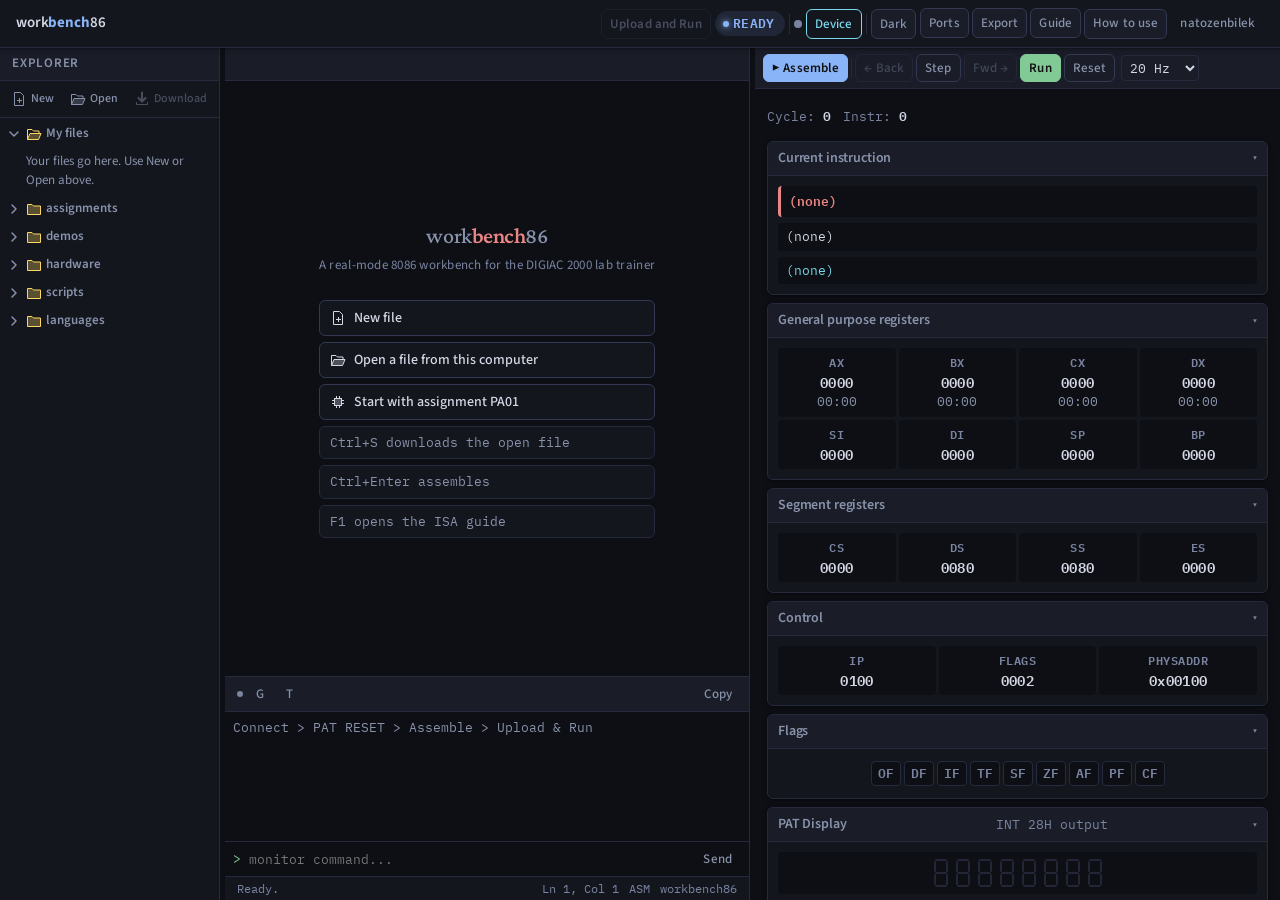
==== commit 9b2ca455: "v2: lab upload fixes, board mode, readable UI, How to use page, docs Students connected their own la" ====
--- a/index.html
+++ b/index.html
@@ -4,14 +4,23 @@
 <meta charset="UTF-8">
 <meta name="viewport" content="width=device-width, initial-scale=1.0">
 <title>workbench86</title>
+<meta name="description" content="workbench86, the bench for the DIGIAC 2000 lab trainer, in a browser: an 8086 assembler, a simulator you can step back through, and upload to the board over Web Serial.">
+<meta property="og:type" content="website">
+<meta property="og:title" content="workbench86">
+<meta property="og:description" content="The bench for the DIGIAC 2000 lab trainer, in a browser: an 8086 assembler, a simulator you can step back through, and upload to the board over Web Serial.">
+<meta property="og:url" content="https://natozenbilek.github.io/workbench86/">
+<meta property="og:image" content="https://natozenbilek.github.io/workbench86/docs/screenshots/overview.png">
+<meta name="twitter:card" content="summary_large_image">
+<link rel="preconnect" href="https://fonts.googleapis.com">
+<link rel="preconnect" href="https://fonts.gstatic.com" crossorigin>
 <link href="https://fonts.googleapis.com/css2?family=IBM+Plex+Mono:wght@400;500;600;700&family=Crimson+Pro:ital,wght@0,400;0,500;0,600;1,400&family=Source+Sans+3:wght@400;500;600;700;800&display=swap" rel="stylesheet">
-<link rel="stylesheet" href="styles/variables.css?v=17">
-<link rel="stylesheet" href="styles/base.css?v=17">
-<link rel="stylesheet" href="styles/editor.css?v=17">
-<link rel="stylesheet" href="styles/panels.css?v=17">
-<link rel="stylesheet" href="styles/modals.css?v=17">
-<link rel="stylesheet" href="styles/terminal.css?v=17">
-<link rel="stylesheet" href="styles/utilities.css?v=17">
+<link rel="stylesheet" href="styles/variables.css?v=18">
+<link rel="stylesheet" href="styles/base.css?v=18">
+<link rel="stylesheet" href="styles/editor.css?v=18">
+<link rel="stylesheet" href="styles/panels.css?v=18">
+<link rel="stylesheet" href="styles/modals.css?v=18">
+<link rel="stylesheet" href="styles/terminal.css?v=18">
+<link rel="stylesheet" href="styles/utilities.css?v=18">
 </head>
 <body>
 <header class="hd" role="banner">
@@ -28,10 +37,12 @@
       <button class="b b-out" onclick="openPorts()" data-tip="MUART Port Settings">Ports</button>
       <button class="b b-out" onclick="openExport()" data-tip="Export/Import hex">Export</button>
       <button class="b b-out" onclick="openGuide()" data-tip="ISA Reference (F1)">Guide</button>
+      <a href="howto/" class="b b-out hd-home-link" data-tip="Step by step guide">How to use</a>
     </span>
     <span class="hd-overflow">
-      <button class="b b-out hd-overflow-btn" onclick="toggleOverflowMenu()" data-tip="More actions">&#8942;</button>
+      <button class="b b-out hd-overflow-btn" onclick="toggleOverflowMenu()" data-tip="More actions" aria-label="More actions">&#8942;</button>
       <div class="hd-overflow-menu" id="overflowMenu">
+        <a href="howto/" class="b hd-home-link">How to use</a>
         <button class="b" onclick="openPorts();toggleOverflowMenu()">Ports</button>
         <button class="b" onclick="openExport();toggleOverflowMenu()">Export / Import</button>
         <button class="b" onclick="openGuide();toggleOverflowMenu()">ISA Guide</button>
@@ -44,15 +55,14 @@
   <!-- LEFT PANEL: FILE BROWSER -->
   <aside class="lp" role="navigation" aria-label="File browser">
     <div class="file-browser">
-      <div class="file-browser-hd">
-        <span>Explorer</span>
-        <div class="fb-hd-btns">
-          <button class="b fb-new-btn" onclick="newEmptyFile()" data-tip="New file">+</button>
-          <input type="file" id="openFile" accept=".asm,.c,.cpp,.py,.java,.go,.txt" style="display:none" onchange="openLocalFile(this)">
-          <button class="b fb-open-btn" onclick="document.getElementById('openFile').click()" data-tip="Open file from PC">&#8593;</button>
-        </div>
-      </div>
-      <div class="fb-tree" id="fbTree" role="tree"></div>
+      <div class="file-browser-hd">Explorer</div>
+      <div class="fb-toolbar" role="toolbar" aria-label="File actions">
+        <button type="button" class="fb-tool" onclick="newEmptyFile()" title="Create a new .asm file in My files"><span data-icon="newFile"></span>New</button>
+        <button type="button" class="fb-tool" onclick="document.getElementById('openFile').click()" title="Open a file from this computer"><span data-icon="folderOpen"></span>Open</button>
+        <button type="button" class="fb-tool" id="fbDownloadBtn" onclick="downloadCurrent()" title="Download the open file to this computer (Ctrl+S)" disabled><span data-icon="download"></span>Download</button>
+        <input type="file" id="openFile" accept=".asm,.inc,.c,.cpp,.py,.java,.go,.txt" hidden onchange="openLocalFile(this)">
+      </div>
+      <div class="fb-tree" id="fbTree" role="tree" aria-label="Files"></div>
     </div>
   </aside>
 
@@ -79,10 +89,12 @@
           <h2>work<b>bench</b>86</h2>
           <p class="ew-sub">A real-mode 8086 workbench for the DIGIAC 2000 lab trainer</p>
           <div class="ew-actions">
-            <div class="ew-hint">Open a file from the Explorer panel</div>
-            <div class="ew-hint">Ctrl+Enter to assemble &amp; load</div>
-            <div class="ew-hint">Ctrl+Shift+P for command palette</div>
-            <div class="ew-hint">F1 for ISA reference guide</div>
+            <button type="button" class="ew-action" onclick="newEmptyFile()"><span data-icon="newFile"></span>New file</button>
+            <button type="button" class="ew-action" onclick="document.getElementById('openFile').click()"><span data-icon="folderOpen"></span>Open a file from this computer</button>
+            <button type="button" class="ew-action" onclick="loadExByKey('PA01: Subtract byte')"><span data-icon="asm"></span>Start with assignment PA01</button>
+            <div class="ew-hint">Ctrl+S downloads the open file</div>
+            <div class="ew-hint">Ctrl+Enter assembles</div>
+            <div class="ew-hint">F1 opens the ISA guide</div>
           </div>
         </div>
       </div>
@@ -123,16 +135,20 @@
       <div class="sim-ctrls">
         <button class="b bp" id="asmBtn" onclick="assembleWithLoading()" data-tip="Assemble (Ctrl+Enter)">&#9654; Assemble</button>
         <div class="sep"></div>
-        <button class="b b-out" id="stepBackBtn" onclick="doStepBack()" data-tip="Step back">&#8592;</button>
-        <button class="b b-out" onclick="doStep()" data-tip="Step forward">Step</button>
-        <button class="b b-out" id="stepFwdBtn" onclick="doStepForward()" data-tip="Step forward">&#8594;</button>
+        <button class="b b-out" id="stepBackBtn" onclick="doStepBack()" data-tip="Step back (undo one instruction)" aria-label="Step back">&#8592;</button>
+        <button class="b b-out" id="stepBtn" onclick="doStep()" data-tip="Execute one instruction">Step</button>
+        <button class="b b-out" id="stepFwdBtn" onclick="doStepForward()" data-tip="Redo a step undone with Back" aria-label="Fwd, redo step">&#8594;</button>
         <button class="b bg" id="runBtn" onclick="doToggleRun()" data-tip="Run/Pause">Run</button>
-        <button class="b b-out" onclick="doReset()" data-tip="Reset CPU">Reset</button>
+        <button class="b b-out" id="simResetBtn" onclick="doReset()" data-tip="Reset CPU">Reset</button>
       </div>
       <select id="spd" onchange="updSpd()" aria-label="Execution speed">
         <option value="5">5 Hz</option><option value="20" selected>20 Hz</option>
         <option value="100">100 Hz</option><option value="500">500 Hz</option><option value="9999">Max</option>
       </select>
+    </div>
+    <div class="sim-lock-banner" id="simLockBanner" role="status" aria-live="polite" hidden>
+      <span><b>Board connected.</b> Your program runs on the board, not in this panel. The simulator is paused and does not show the board's registers or memory.</span>
+      <button class="b" onclick="simulateAnyway()">Simulate anyway</button>
     </div>
     <div class="ci" id="rpContent"></div>
   </aside>
@@ -167,7 +183,7 @@
   <div class="guide-pan">
     <div class="guide-hd">
       <h2>workbench86 Reference Guide</h2>
-      <span class="sb-item" style="font-size:11px">F1 &middot; Esc closes</span>
+      <span class="sb-item" style="font-size:var(--fs-xs)">F1 &middot; Esc closes</span>
       <button class="b" onclick="closeGuide()">Close</button>
     </div>
     <div class="guide-body" id="guideBody"></div>
@@ -178,39 +194,39 @@
 <div id="portsOv" class="exp-ov" hidden role="dialog" aria-label="Port settings"></div>
 
 <!-- Core -->
-<script src="core/cpu/core.js?v=17"></script>
-<script src="core/cpu/int28.js?v=17"></script>
-<script src="core/cpu/decode.js?v=17"></script>
-<script src="core/cpu/alu.js?v=17"></script>
-<script src="core/cpu/exec.js?v=17"></script>
-<script src="core/assembler/parser.js?v=17"></script>
-<script src="core/assembler/encoder.js?v=17"></script>
-<script src="core/io/state.js?v=17"></script>
-<script src="core/io/ports.js?v=17"></script>
-<script src="core/transpiler/compiler.js?v=17"></script>
-<script src="core/transpiler/bridge.js?v=17"></script>
+<script src="core/cpu/core.js?v=18"></script>
+<script src="core/cpu/int28.js?v=18"></script>
+<script src="core/cpu/decode.js?v=18"></script>
+<script src="core/cpu/alu.js?v=18"></script>
+<script src="core/cpu/exec.js?v=18"></script>
+<script src="core/assembler/parser.js?v=18"></script>
+<script src="core/assembler/encoder.js?v=18"></script>
+<script src="core/io/state.js?v=18"></script>
+<script src="core/io/ports.js?v=18"></script>
+<script src="core/transpiler/compiler.js?v=18"></script>
+<script src="core/transpiler/bridge.js?v=18"></script>
 <!-- App -->
-<script src="app/examples.js?v=17"></script>
-<script src="app/files/core.js?v=17"></script>
-<script src="app/files/tree.js?v=17"></script>
-<script src="app/guide/data.js?v=17"></script>
-<script src="app/guide/ui.js?v=17"></script>
-<script src="app/serial/core.js?v=17"></script>
-<script src="app/serial/upload.js?v=17"></script>
-<script src="app/highlighter/constants.js?v=17"></script>
-<script src="app/highlighter/render.js?v=17"></script>
-<script src="app/panels/layout.js?v=17"></script>
-<script src="app/panels/display.js?v=17"></script>
-<script src="app/render/core.js?v=17"></script>
-<script src="app/render/io.js?v=17"></script>
-<script src="app/main/sim.js?v=17"></script>
-<script src="app/main/editor.js?v=17"></script>
-<script src="app/editor/tooltips.js?v=17"></script>
-<script src="app/editor/features.js?v=17"></script>
+<script src="app/examples.js?v=18"></script>
+<script src="app/files/core.js?v=18"></script>
+<script src="app/files/tree.js?v=18"></script>
+<script src="app/guide/data.js?v=18"></script>
+<script src="app/guide/ui.js?v=18"></script>
+<script src="app/serial/core.js?v=18"></script>
+<script src="app/serial/upload.js?v=18"></script>
+<script src="app/highlighter/constants.js?v=18"></script>
+<script src="app/highlighter/render.js?v=18"></script>
+<script src="app/panels/layout.js?v=18"></script>
+<script src="app/panels/display.js?v=18"></script>
+<script src="app/render/core.js?v=18"></script>
+<script src="app/render/io.js?v=18"></script>
+<script src="app/main/sim.js?v=18"></script>
+<script src="app/main/editor.js?v=18"></script>
+<script src="app/editor/tooltips.js?v=18"></script>
+<script src="app/editor/features.js?v=18"></script>
 <!-- UI enhancements -->
-<script src="app/ui/resize-handles.js?v=17"></script>
-<script src="app/ui/keyboard-nav.js?v=17"></script>
-<script src="app/ui/command-palette.js?v=17"></script>
-<script src="app/ui/search-replace.js?v=17"></script>
+<script src="app/ui/resize-handles.js?v=18"></script>
+<script src="app/ui/keyboard-nav.js?v=18"></script>
+<script src="app/ui/command-palette.js?v=18"></script>
+<script src="app/ui/search-replace.js?v=18"></script>
 </body>
 </html>
--- a/styles/variables.css
+++ b/styles/variables.css
@@ -1,9 +1,9 @@
 /* ============================================================
-   workbench86 Design Tokens - Colors, typography, spacing, radii
+   workbench86 Design Tokens: Colors, typography, spacing, radii
    ============================================================ */
 
 :root {
-  /* Surface colors - 5-step elevation */
+  /* Surface colors: 5-step elevation */
   --bg: #0d0f14;
   --bg2: #14161e;
   --bg3: #1a1d28;
@@ -13,13 +13,13 @@
   /* Text hierarchy */
   --text: #d4d8e4;
   --text2: #8892aa;
-  --text3: #5c6680;
+  --text3: #7a84a0;
 
   /* Borders */
   --brd: #252a3c;
   --brd2: #333952;
 
-  /* Accent palette - muted, Google-style */
+  /* Accent palette: muted, Google-style */
   --acc: #ea8685;
   --acc2: #d47170;
   --acc-l: rgba(234,134,133,.1);
@@ -37,16 +37,17 @@
   --cyn-l: rgba(120,217,236,.08);
 
   /* Typography */
-  --mono: 'IBM Plex Mono', monospace;
-  --sans: 'Source Sans 3', sans-serif;
-  --serif: 'Crimson Pro', serif;
+  /* Fallbacks first that Windows lab PCs have, for when Google Fonts does not load */
+  --mono: 'IBM Plex Mono', Consolas, 'Lucida Console', 'Courier New', monospace;
+  --sans: 'Source Sans 3', 'Segoe UI', Tahoma, Arial, sans-serif;
+  --serif: 'Crimson Pro', Georgia, 'Times New Roman', serif;
 
-  /* Font sizes - modular scale */
-  --fs-xs: 9px;
-  --fs-sm: 10.5px;
-  --fs-md: 11.5px;
-  --fs-base: 13px;
-  --fs-lg: 14px;
+  /* Font sizes: whole pixels, 12px floor (old lab monitors at 96 DPI) */
+  --fs-xs: 12px;
+  --fs-sm: 13px;
+  --fs-md: 13px;
+  --fs-base: 14px;
+  --fs-lg: 15px;
   --fs-xl: 16px;
   --fs-2xl: 22px;
 
@@ -68,12 +69,12 @@
   --r-lg: 10px;
   --r-full: 9999px;
 
-  /* Transitions - slightly slower for polish */
+  /* Transitions: slightly slower for polish */
   --tr-fast: .1s ease;
   --tr-base: .15s ease;
   --tr-slow: .25s ease-out;
 
-  /* Shadows - layered for depth */
+  /* Shadows: layered for depth */
   --shadow-sm: 0 1px 2px rgba(0,0,0,.3), 0 2px 6px rgba(0,0,0,.15);
   --shadow-md: 0 2px 4px rgba(0,0,0,.3), 0 6px 16px rgba(0,0,0,.2);
   --shadow-lg: 0 4px 8px rgba(0,0,0,.3), 0 16px 48px rgba(0,0,0,.25);
@@ -81,7 +82,8 @@
   --shadow-inset: inset 0 1px 2px rgba(0,0,0,.25);
 
   /* Line height */
-  --lh-code: 19px;
+  --lh-code: 20px;
+  --mem-row: 20px;
 }
 
 /* Light theme overrides */
@@ -93,7 +95,7 @@
   --bg5: #d8d8d2;
   --text: #1a1a1a;
   --text2: #555;
-  --text3: #888;
+  --text3: #6b6b6b;
   --brd: #d0d0c8;
   --brd2: #bbb;
   --acc: #c0392b;
@@ -101,15 +103,15 @@
   --acc-l: rgba(192,57,43,.08);
   --blu: #2471a3;
   --blu-l: rgba(36,113,163,.08);
-  --grn: #27ae60;
+  --grn: #1d7a45;
   --grn-l: rgba(39,174,96,.08);
-  --amb: #b7950b;
+  --amb: #7d6608;
   --amb-l: rgba(183,149,11,.08);
   --red: #c0392b;
   --red-l: rgba(192,57,43,.08);
   --pur: #8e44ad;
   --pur-l: rgba(142,68,173,.08);
-  --cyn: #17a589;
+  --cyn: #117864;
   --cyn-l: rgba(23,165,137,.08);
   --shadow-sm: 0 1px 3px rgba(0,0,0,.06), 0 1px 2px rgba(0,0,0,.04);
   --shadow-md: 0 2px 8px rgba(0,0,0,.08), 0 4px 12px rgba(0,0,0,.06);
--- a/styles/base.css
+++ b/styles/base.css
@@ -1,5 +1,5 @@
 /* ============================================================
-   workbench86 Base - Reset, body, layout grid, header, buttons
+   workbench86 Base: Reset, body, layout grid, header, buttons
    ============================================================ */
 
 * { margin: 0; padding: 0; box-sizing: border-box; }
@@ -38,7 +38,7 @@
 /* Header button group styling */
 .hd-r .b { font-size: var(--fs-sm); padding: var(--sp-2) var(--sp-4); min-height: 30px; border-radius: var(--r-md); }
 
-/* === BUTTONS - 3-level hierarchy === */
+/* === BUTTONS: 3-level hierarchy === */
 
 /* Ghost (tertiary): text-only, minimal chrome */
 .b {
@@ -131,7 +131,7 @@
 /* === MAIN 3-COL LAYOUT === */
 .mn {
   display: grid;
-  grid-template-columns: 200px 1fr 1fr;
+  grid-template-columns: 220px 1fr 1fr;   /* left column: keep in step with DEF_LEFT in resize-handles.js */
   flex: 1;
   min-height: 0;
   overflow: hidden;
@@ -158,22 +158,28 @@
   font-weight: 600;
   text-transform: uppercase;
   letter-spacing: .06em;
-  color: var(--text3);
-  padding: var(--sp-2) var(--sp-4) var(--sp-2) var(--sp-6);
+  color: var(--text2);
+  padding: var(--sp-3) var(--sp-4) var(--sp-3) var(--sp-6);
   border-bottom: 1px solid var(--brd);
   background: var(--bg3);
   flex-shrink: 0;
 }
-.fb-hd-btns { display: flex; gap: var(--sp-1); }
-.fb-new-btn, .fb-open-btn { font-size: 13px !important; padding: 0 5px !important; min-height: 20px !important; line-height: 20px !important; text-transform: none; letter-spacing: 0; font-weight: 400; }
-.fb-new-btn { font-size: 15px !important; font-weight: 300; }
+/* Labelled toolbar under the header: New, Open, Download. Wraps on a narrow panel. */
+.fb-toolbar { display: flex; flex-wrap: wrap; gap: var(--sp-1); padding: var(--sp-2); border-bottom: 1px solid var(--brd); flex-shrink: 0; }
+.fb-tool { display: inline-flex; align-items: center; gap: var(--sp-2); min-height: 28px; padding: 0 var(--sp-3); font: 500 var(--fs-xs)/1 var(--sans); color: var(--text2); background: transparent; border: 1px solid transparent; border-radius: var(--r-md); cursor: pointer; white-space: nowrap; }
+.fb-tool:hover { background: var(--bg4); color: var(--text); }
+.fb-tool:focus-visible, .fb-act:focus-visible { outline: 2px solid var(--blu); outline-offset: 1px; }
+.fb-tool:disabled { opacity: .45; cursor: default; }
+.fb-tool:disabled:hover { background: transparent; color: var(--text2); }
+.ico { width: 16px; height: 16px; display: block; flex-shrink: 0; }
 .fb-tree { flex: 1; overflow-y: auto; overflow-x: hidden; scrollbar-width: thin; scrollbar-color: var(--brd) transparent; padding: var(--sp-1) 0; }
 .fb-folder { user-select: none; }
 .fb-folder-hd {
   display: flex;
   align-items: center;
   gap: var(--sp-2);
-  padding: var(--sp-2) var(--sp-4) var(--sp-2) var(--sp-3);
+  min-height: 28px;
+  padding: 0 var(--sp-4) 0 var(--sp-3);
   cursor: pointer;
   font-family: var(--sans);
   font-size: var(--fs-md);
@@ -182,42 +188,48 @@
   transition: background var(--tr-fast);
 }
 .fb-folder-hd:hover { background: var(--bg3); }
-.fb-arrow { font-size: 7px; width: 12px; text-align: center; color: var(--text3); transition: transform .15s; flex-shrink: 0; }
+.fb-arrow { width: 16px; height: 16px; color: var(--text2); transition: transform .15s; flex-shrink: 0; }
 .fb-arrow.open { transform: rotate(90deg); }
-.fb-folder-icon { display: none; }
 .fb-folder-items { overflow: hidden; }
 .fb-folder-items.collapsed { display: none; }
 .fb-file {
   display: flex;
   align-items: center;
-  gap: 5px;
-  padding: 1px var(--sp-4) 1px 20px;
+  gap: var(--sp-3);
+  min-height: 28px;
+  padding: 0 var(--sp-2) 0 26px;
   cursor: pointer;
   font-family: var(--sans);
   font-size: var(--fs-md);
   color: var(--text2);
   transition: all var(--tr-fast);
   white-space: nowrap;
-  overflow: hidden;
-  text-overflow: ellipsis;
-  line-height: 22px;
-}
+}
+.fb-name { flex: 1; min-width: 0; overflow: hidden; text-overflow: ellipsis; }
 .fb-file:hover { background: rgba(255,255,255,.05); color: var(--text); }
-.fb-file.active { background: var(--blu-l); color: var(--text); border-left: 2px solid var(--blu); padding-left: 18px; }
-.fb-file-icon { display: none; }
-.fb-ext { color: var(--text3); margin-left: 0; }
+.fb-file.active { background: var(--blu-l); color: var(--text); box-shadow: inset 2px 0 0 var(--blu); }
+/* Row buttons (rename, delete, copy, download): on hover and keyboard focus; always on touch screens */
+.fb-acts { display: none; gap: 1px; flex-shrink: 0; }
+.fb-file:hover .fb-acts, .fb-file:focus-within .fb-acts { display: flex; }
+@media (hover: none) { .fb-acts { display: flex; } }
+.fb-file.fb-editing .fb-acts { display: none; }
+.fb-act { width: 24px; height: 24px; padding: 0; display: inline-flex; align-items: center; justify-content: center; border: 0; border-radius: var(--r); background: transparent; color: var(--text2); cursor: pointer; }
+.fb-act:hover { background: var(--bg5); color: var(--text); }
+.fb-empty { padding: var(--sp-2) var(--sp-4) var(--sp-2) 26px; font-size: var(--fs-md); color: var(--text2); white-space: normal; }
 
 /* === SIM BAR === */
 .sim-bar {
   display: flex;
+  flex-wrap: wrap;            /* a second row instead of running off a narrow panel */
   align-items: center;
   gap: var(--sp-3);
+  row-gap: var(--sp-2);
   padding: var(--sp-3) var(--sp-4);
   border-bottom: 1px solid var(--brd);
   background: var(--bg3);
   flex-shrink: 0;
 }
-.sim-bar .sim-ctrls { display: flex; gap: 3px; align-items: center; }
+.sim-bar .sim-ctrls { display: flex; flex-wrap: wrap; gap: 3px; align-items: center; }
 .sim-bar select {
   font-family: var(--mono);
   font-size: var(--fs-md);
@@ -260,6 +272,9 @@
 .b-upload { border-color: var(--brd); color: var(--text3); font-weight: 600; opacity: .5; pointer-events: none; }
 .b-upload.active { border-color: var(--grn); color: var(--grn); opacity: 1; pointer-events: auto; }
 .b-upload.active:hover { background: var(--grn); color: #111; }
+/* Busy: an upload or G is talking to the board. Disabled, but clearly visible.
+   Text stays --text: amber text is too faint on the light theme. */
+.b-upload:disabled[aria-busy='true'] { border-color: var(--amb); background: var(--amb-l); color: var(--text); opacity: 1; pointer-events: auto; cursor: progress; }
 
 /* === CONTEXT MENU === */
 .ctx-menu {
@@ -320,3 +335,10 @@
 :root[data-theme='light'] .lb.ls { color: #27ae60; }
 :root[data-theme='light'] .fb-file:hover { background: rgba(0,0,0,.04); }
 :root[data-theme='light'] .fb-file.active { background: var(--blu-l); }
+/* Filled buttons on the light theme: dark text on the darker light accents is too faint */
+:root[data-theme='light'] .bp, :root[data-theme='light'] .b-blu, :root[data-theme='light'] .bg,
+:root[data-theme='light'] .b-serial:hover, :root[data-theme='light'] .b-serial.connected,
+:root[data-theme='light'] .b-upload.active:hover { color: #fff; }
+:root[data-theme='light'] .bp:hover, :root[data-theme='light'] .b-blu:hover { background: #1a5a85; border-color: #1a5a85; }
+:root[data-theme='light'] .bg:hover { background: #166238; border-color: #166238; }
+:root[data-theme='light'] .bp.loading { color: transparent; }
--- a/styles/editor.css
+++ b/styles/editor.css
@@ -1,5 +1,5 @@
 /* ============================================================
-   workbench86 Editor - Tabs, line numbers, syntax highlighting,
+   workbench86 Editor: Tabs, line numbers, syntax highlighting,
    ghost text, execution line, tooltip, welcome screen
    ============================================================ */
 
@@ -31,16 +31,25 @@
 .tab.active { background: var(--bg); color: var(--text); }
 .tab.active::after { content: ''; position: absolute; bottom: 0; left: 0; right: 0; height: 2px; background: var(--blu); }
 .tab-close {
-  font-size: var(--fs-md);
-  line-height: 1;
-  padding: 0 1px;
-  border-radius: 3px;
-  color: var(--text3);
+  display: inline-flex;
+  align-items: center;
+  justify-content: center;
+  width: 20px;
+  height: 20px;
+  padding: 0;
+  border: 0;
+  border-radius: var(--r);
+  background: transparent;
+  font: var(--fs-lg)/1 var(--sans);
+  color: var(--text2);
   cursor: pointer;
-  opacity: 0;
+  opacity: .55;
   transition: all var(--tr-base);
 }
-.tab:hover .tab-close, .tab.active .tab-close { opacity: 1; }
+.tab:hover .tab-close, .tab.active .tab-close, .tab-close:focus-visible { opacity: 1; }
+.tab-close:focus-visible { outline: 2px solid var(--blu); outline-offset: -2px; }
+/* Changed since it was opened or downloaded */
+.tab.dirty .tab-label::after { content: ' \2022'; color: var(--amb); }
 .tab-close:hover { background: var(--acc-l); color: var(--acc); }
 
 /* === LINE NUMBERS === */
@@ -119,7 +128,7 @@
 .hl-r { color: #ea8685; }
 .hl-n { color: #d4a76a; }
 .hl-s { color: #81c995; }
-.hl-c { color: #5c6680; font-style: italic; }
+.hl-c { color: var(--text3); }   /* upright: no italic face is loaded */
 .hl-d { color: #8ab4f8; }
 .hl-l { color: #fdd663; }
 .hl-p { color: #78d9ec; }
@@ -188,17 +197,17 @@
 .ew-inner h2 b { color: var(--acc); font-weight: 600; }
 .ew-sub { font-size: var(--fs-md); color: var(--text3); margin-bottom: var(--sp-12); letter-spacing: .02em; }
 .ew-actions { display: flex; flex-direction: column; gap: var(--sp-3); text-align: left; }
+.ew-action { display: flex; align-items: center; gap: var(--sp-4); width: 100%; min-height: 36px; padding: var(--sp-3) var(--sp-5); font: 500 var(--fs-base) var(--sans); color: var(--text); background: var(--bg2); border: 1px solid var(--brd2); border-radius: var(--r-md); cursor: pointer; text-align: left; }
+.ew-action:hover, .ew-action:focus-visible { background: var(--bg3); border-color: var(--blu); outline: none; }
 .ew-hint {
   font-family: var(--mono);
   font-size: var(--fs-sm);
-  color: var(--text3);
+  color: var(--text2);
   padding: var(--sp-3) var(--sp-5);
   background: var(--bg2);
   border: 1px solid var(--brd);
   border-radius: var(--r-md);
-  transition: all var(--tr-base);
-}
-.ew-hint:hover { border-color: var(--brd2); color: var(--text2); background: var(--bg3); }
+}
 
 /* === WATCH PANEL === */
 .watch-input-row { display: flex; gap: var(--sp-2); margin-bottom: var(--sp-2); align-items: center; }
@@ -230,7 +239,7 @@
 .watch-val { color: var(--grn); flex: 1; }
 .watch-del { background: none; border: none; color: var(--text3); cursor: pointer; font-size: 12px; padding: 0 var(--sp-2); line-height: 1; }
 .watch-del:hover { color: var(--red); }
-.watch-empty { color: var(--text3); font-size: var(--fs-xs); font-style: italic; }
+.watch-empty { color: var(--text3); font-size: var(--fs-xs); }
 
 /* === PORTS MODAL === */
 .port-grid { display: flex; flex-direction: column; gap: var(--sp-2); }
@@ -255,7 +264,7 @@
 :root[data-theme='light'] #ed { background: transparent; color: #1a1a1a; caret-color: var(--cyn); }
 :root[data-theme='light'] #ed.hl-active { color: transparent; }
 :root[data-theme='light'] .ed-wrap { background: #fafaf5; }
-:root[data-theme='light'] .ln { background: #f0f0ea; color: #999; border-right-color: #d0d0c8; }
+:root[data-theme='light'] .ln { background: #f0f0ea; color: var(--text3); border-right-color: #d0d0c8; }
 :root[data-theme='light'] .ln-cur { color: var(--blu); background: var(--blu-l); }
 :root[data-theme='light'] .ln-row:hover { background: rgba(0,0,0,.04); }
 :root[data-theme='light'] .ed-welcome { background: #fafaf5; }
@@ -263,10 +272,11 @@
 :root[data-theme='light'] #edGhost { color: #a0a1a7; }
 :root[data-theme='light'] .ed-tooltip { background: #f0f0ea; border-color: #d0d0c8; color: #383a42; box-shadow: 0 4px 12px rgba(0,0,0,.12); }
 :root[data-theme='light'] .hl-k { color: #A626A4; }
-:root[data-theme='light'] .hl-r { color: #E45649; }
+:root[data-theme='light'] .hl-r { color: #c7392b; }
 :root[data-theme='light'] .hl-n { color: #986801; }
-:root[data-theme='light'] .hl-s { color: #50A14F; }
-:root[data-theme='light'] .hl-c { color: #A0A1A7; font-style: italic; }
-:root[data-theme='light'] .hl-d { color: #4078F2; }
-:root[data-theme='light'] .hl-l { color: #C18401; }
+:root[data-theme='light'] .hl-s { color: #3c7d3b; }
+:root[data-theme='light'] .hl-c { color: #6f7079; }
+:root[data-theme='light'] .hl-d { color: #2f62d0; }
+:root[data-theme='light'] .hl-l { color: #8a5d00; }
+:root[data-theme='light'] .hl-p { color: #0e7a87; }
 :root[data-theme='light'] .hl-occ { background: rgba(193,132,1,.15); }
--- a/styles/panels.css
+++ b/styles/panels.css
@@ -1,5 +1,5 @@
 /* ============================================================
-   workbench86 Panels - Right panel cards, registers, flags, stack,
+   workbench86 Panels: Right panel cards, registers, flags, stack,
    memory, instruction info, trace, cycle counter
    ============================================================ */
 
@@ -43,7 +43,7 @@
 .ch:hover { background: var(--bg4); }
 .ch::after {
   content: '\25BE';
-  font-size: 10px;
+  font-size: var(--fs-xs);
   color: var(--text3);
   transition: transform var(--tr-base);
 }
@@ -83,8 +83,8 @@
   100% { background: transparent; }
 }
 .rn { font-family: var(--mono); font-size: var(--fs-xs); color: var(--text3); font-weight: 600; text-transform: uppercase; letter-spacing: .04em; }
-.rv { font-family: var(--mono); font-size: 12px; font-weight: 600; color: var(--text); letter-spacing: .02em; }
-.rv-split { font-size: var(--fs-sm); color: var(--text2); }
+.rv { font-family: var(--mono); font-size: var(--fs-base); font-weight: 600; color: var(--text); letter-spacing: .02em; }
+.rv-split { font-family: var(--mono); font-size: var(--fs-sm); color: var(--text2); }
 .rd { font-family: var(--mono); font-size: var(--fs-sm); color: var(--text3); }
 
 /* === FLAGS === */
@@ -120,14 +120,16 @@
 .mg {
   display: grid;
   grid-template-columns: auto repeat(8, 1fr);
-  gap: 1px;
-  font-family: var(--mono);
-  font-size: var(--fs-sm);
-}
-.ma { color: var(--text3); padding: 1px var(--sp-2) 1px 0; text-align: right; font-weight: 500; }
+  column-gap: 1px;
+  grid-auto-rows: var(--mem-row);   /* same pitch as the ASCII column next to it */
+  font-family: var(--mono);
+  font-size: var(--fs-sm);
+}
+.ma { color: var(--text3); padding: 0 var(--sp-2) 0 0; line-height: var(--mem-row); text-align: right; font-weight: 500; }
 .mv {
   text-align: center;
-  padding: 1px;
+  padding: 0 1px;
+  line-height: var(--mem-row);
   border-radius: var(--r-sm);
   color: var(--text3);
   transition: all .15s;
@@ -139,7 +141,7 @@
 @keyframes memflash { 0% { background: var(--amb); color: #fff; } 100% { background: transparent; } }
 .mem-follow { display: flex; gap: var(--sp-1); }
 .mem-follow .b { font-size: var(--fs-xs); padding: var(--sp-1) var(--sp-4); min-width: 0; min-height: 22px; }
-.mem-follow .b.active { background: var(--acc); color: #fff; border-color: var(--acc); }
+.mem-follow .b.active { background: var(--acc); color: var(--bg); border-color: var(--acc); }
 
 /* Memory ASCII column */
 .mg-ascii {
@@ -150,7 +152,7 @@
   padding-left: var(--sp-3);
   flex-shrink: 0;
 }
-.ma-ascii { display: block; line-height: 18px; letter-spacing: 2px; }
+.ma-ascii { display: block; line-height: var(--mem-row); letter-spacing: 2px; }
 .ma-dot { color: var(--text3); opacity: .4; }
 
 /* === PAT DISPLAY === */
@@ -253,3 +255,18 @@
 :root[data-theme='light'] .ir-box { color: var(--acc); }
 :root[data-theme='light'] .trace-row:hover { background: rgba(0,0,0,.04); }
 :root[data-theme='light'] .trace-row { border-bottom: 1px solid rgba(0,0,0,.06); }
+
+/* === SIM LOCK: board connected === */
+.sim-lock-banner {
+  position: sticky; top: 0; z-index: 3;
+  display: flex; align-items: center; gap: var(--sp-4);
+  padding: var(--sp-4) var(--sp-5);
+  font-family: var(--sans); font-size: var(--fs-sm); line-height: 1.45;
+  color: var(--text);
+  background: linear-gradient(var(--amb-l), var(--amb-l)), var(--bg3);
+  border-bottom: 1px solid var(--brd);
+  border-left: 3px solid var(--amb);
+}
+.sim-lock-banner[hidden] { display: none; }
+.sim-lock-banner .b { margin-left: auto; flex-shrink: 0; font-size: var(--fs-sm); }
+.rp.sim-locked .ci { opacity: .4; filter: grayscale(1); transition: opacity var(--tr-slow); }
--- a/styles/modals.css
+++ b/styles/modals.css
@@ -1,5 +1,5 @@
 /* ============================================================
-   workbench86 Modals - Export/import, guide, ports overlay
+   workbench86 Modals: Export/import, guide, ports overlay
    ============================================================ */
 
 /* === EXPORT MODAL === */
@@ -109,7 +109,7 @@
   flex: 1;
   overflow-y: auto;
   padding: var(--sp-8) 18px;
-  font-size: 12.5px;
+  font-size: var(--fs-base);
   line-height: 1.65;
   scrollbar-width: thin;
   scrollbar-color: var(--brd) transparent;
--- a/styles/terminal.css
+++ b/styles/terminal.css
@@ -1,5 +1,5 @@
 /* ============================================================
-   workbench86 Terminal - Serial terminal, port monitor
+   workbench86 Terminal: Serial terminal, port monitor
    ============================================================ */
 
 .term {
--- a/styles/utilities.css
+++ b/styles/utilities.css
@@ -1,5 +1,5 @@
 /* ============================================================
-   workbench86 Utilities - Scroll shadows, tooltips, utility classes,
+   workbench86 Utilities: Scroll shadows, tooltips, utility classes,
    inline style replacements, resize handles, command palette,
    search bar, status bar, breadcrumb, loading states
    ============================================================ */
@@ -95,6 +95,7 @@
 .sb-error { color: var(--red); }
 .sb-success { color: var(--grn); }
 .sb-log { flex: 1; overflow: hidden; text-overflow: ellipsis; white-space: nowrap; min-width: 0; }
+.sb-left { flex: 1; min-width: 0; }   /* long messages end in an ellipsis instead of pushing the right items out */
 
 /* === BREADCRUMB === */
 .breadcrumb {
@@ -119,6 +120,7 @@
 /* === HEADER OVERFLOW MENU === */
 .hd-overflow {
   position: relative;
+  display: none;
 }
 .hd-overflow-btn {
   font-size: 16px;
@@ -150,6 +152,7 @@
   font-size: var(--fs-md);
 }
 .hd-overflow-menu .b:hover { background: var(--bg4); }
+.hd-overflow-menu a.b { line-height: normal; }
 
 /* === COMMAND PALETTE === */
 .cmd-palette {
@@ -276,6 +279,10 @@
   z-index: 50;
 }
 [data-tip]:hover::after { opacity: 1; }
+/* Header and sim-bar tips open below the button: above it they are cut off by the window
+   top or by the debug panel's scroll box. The last header item opens to the left. */
+.hd [data-tip]::after, .sim-bar [data-tip]::after { bottom: auto; top: calc(100% + 6px); }
+.hd-r > [data-tip]:last-child::after { left: auto; right: 0; transform: none; }
 
 /* === LOADING SPINNER === */
 .bp.loading { position: relative; color: transparent; pointer-events: none; }
@@ -323,7 +330,6 @@
   color: var(--text3);
   font-family: var(--sans);
   font-size: var(--fs-sm);
-  font-style: italic;
   padding: var(--sp-6) var(--sp-4);
   text-align: center;
   line-height: 1.6;
@@ -336,16 +342,10 @@
 .flex-spacer { flex: 1; }
 .hd-home-link { text-decoration: none; display: inline-flex; align-items: center; }
 .hex-import-actions { display: flex; gap: 6px; margin-top: 4px; align-items: center; }
-.trace-empty { color: var(--text3); font-size: 9px; }
+.trace-empty { color: var(--text3); font-size: var(--fs-xs); }
 
 /* === FILE BROWSER ICONS === */
-.fb-icon {
-  font-size: 12px;
-  width: 16px;
-  text-align: center;
-  flex-shrink: 0;
-  opacity: .7;
-}
+.fb-icon { width: 16px; height: 16px; flex-shrink: 0; }
 .fb-icon-folder { color: var(--amb); }
 .fb-icon-asm { color: var(--blu); }
 .fb-icon-c { color: var(--grn); }
@@ -357,13 +357,16 @@
 
 /* === KEYBOARD NAV === */
 .panel-focused { box-shadow: inset 0 0 0 2px var(--blu); }
-.fb-focused { background: var(--blu-l) !important; outline: 1px solid var(--blu); outline-offset: -1px; }
+/* Outline for keyboard focus only. .fb-kbd marks focus moved by Alt+1 or the arrow keys,
+   which Chrome does not count as keyboard focus when a modifier key is held. */
+.fb-file:focus, .fb-folder-hd:focus { outline: 2px solid var(--blu); outline-offset: -2px; }
+.fb-file:focus:not(:focus-visible):not(.fb-kbd), .fb-folder-hd:focus:not(:focus-visible):not(.fb-kbd) { outline: none; }
 
 /* === RESPONSIVE IMPROVEMENTS === */
 @media (max-width: 1024px) {
   .hd-overflow-group { display: none; }
   .hd-overflow { display: block !important; }
-  .status-bar { font-size: 8px; padding: 0 var(--sp-4); }
+  .status-bar { padding: 0 var(--sp-4); }
 }
 @media (max-width: 768px) {
   .hd { height: 44px; padding: 0 var(--sp-4); gap: var(--sp-3); }
